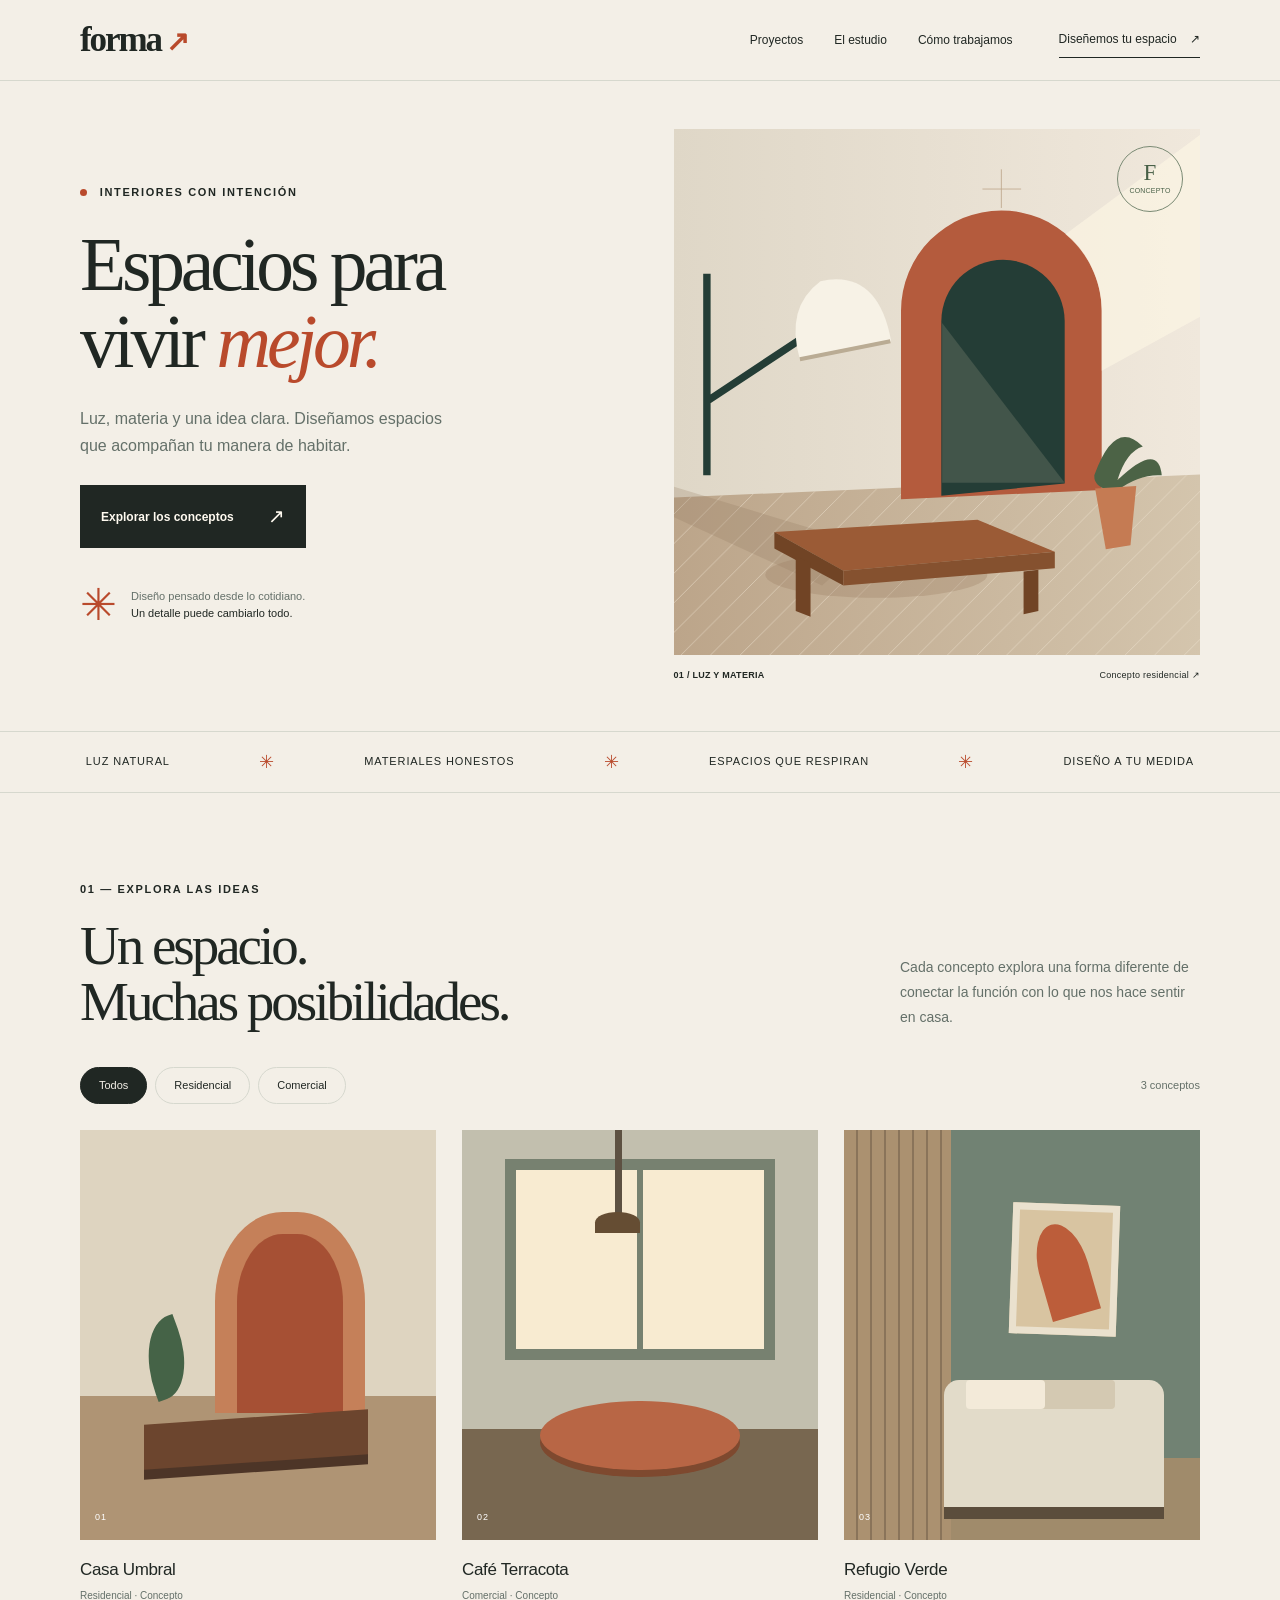
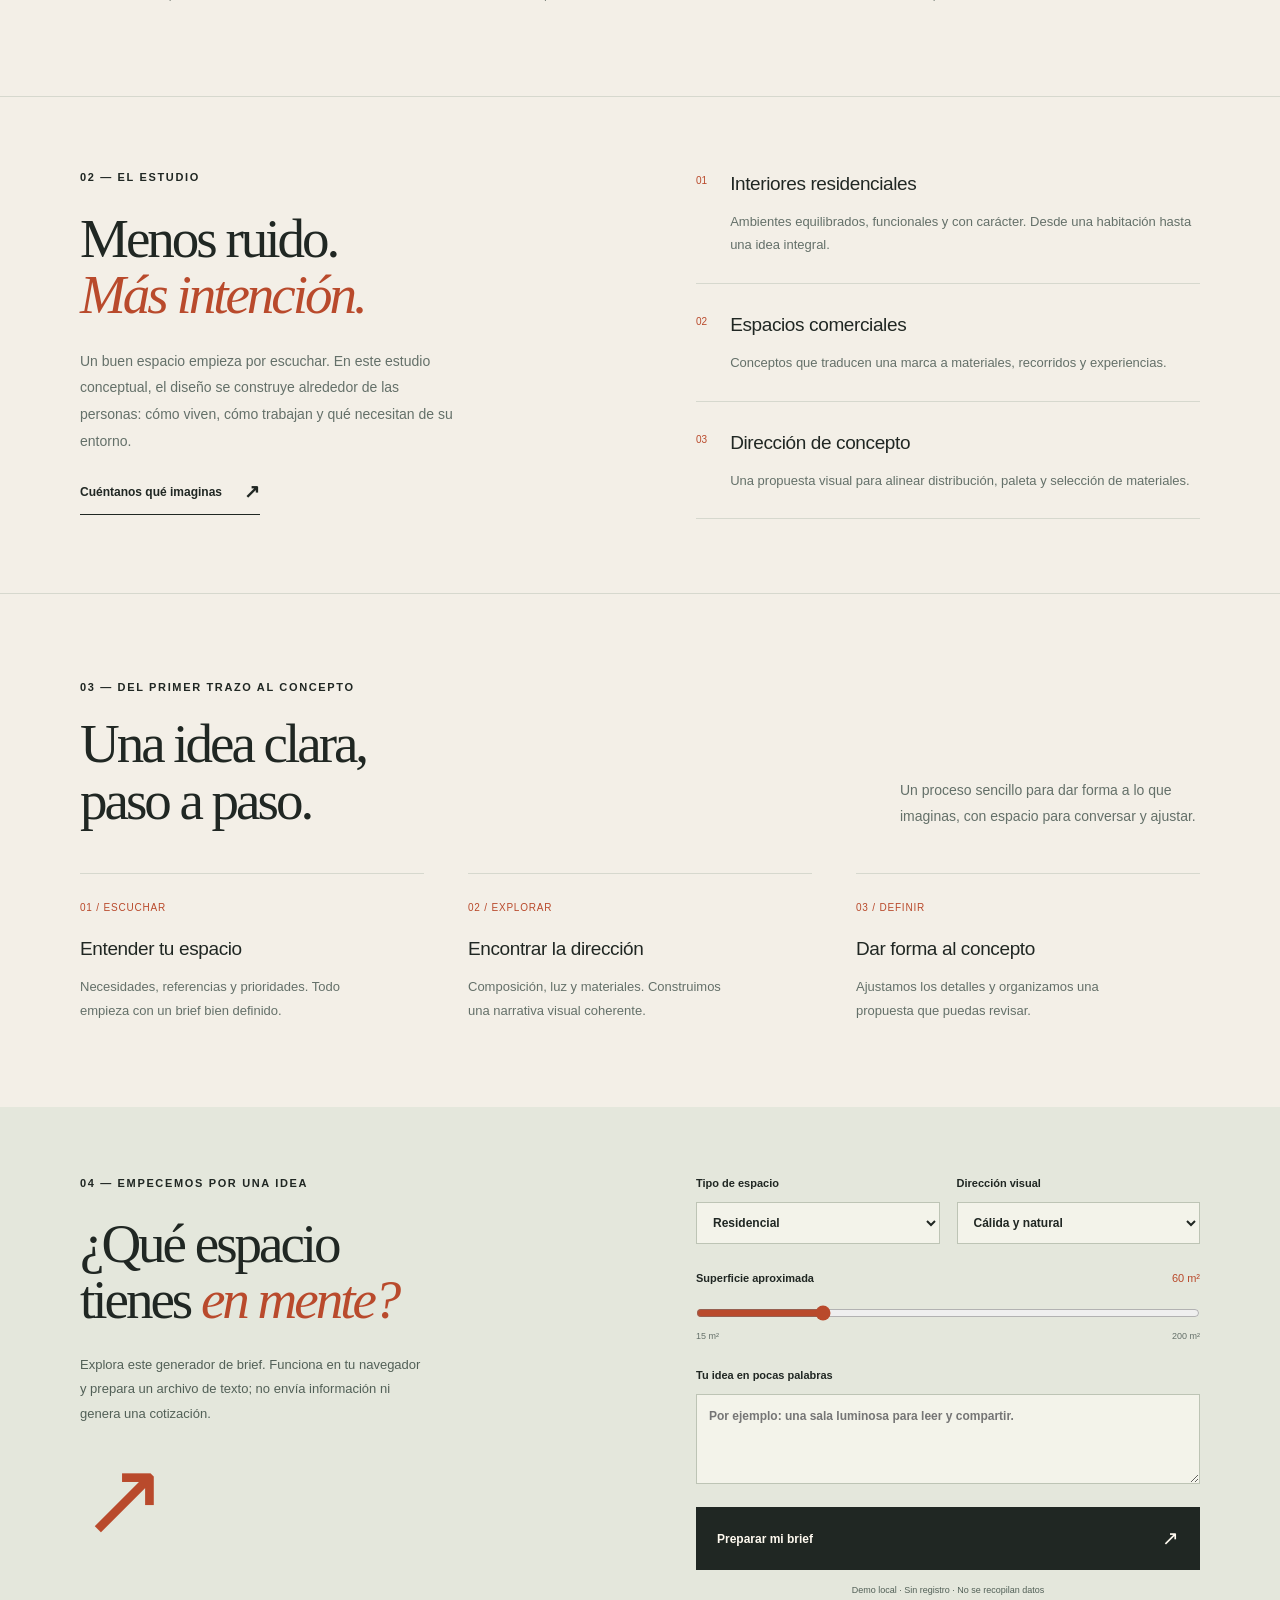
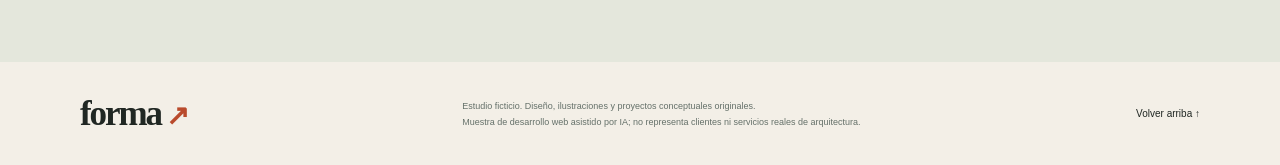
==== index.html @ 7df2a4fe "Add original AI-assisted Forma portfolio demo Publish the authorized fictional portfolio concept: re" ====
<!doctype html>
<html lang="es">
<head>
  <meta charset="utf-8">
  <meta name="viewport" content="width=device-width,initial-scale=1">
  <meta name="description" content="Forma es un estudio ficticio de interiores. Muestra original de una landing page adaptable, con filtros y generador de brief local.">
  <meta name="theme-color" content="#f3efe7">
  <title>Forma — espacios con intención · Demo conceptual</title>
  <link rel="stylesheet" href="styles.css">
  <script src="script.js" defer></script>
</head>
<body>
  <a class="skip-link" href="#main">Saltar al contenido</a>
  <header class="site-header">
    <a class="brand" href="#inicio" aria-label="Forma, inicio">forma<span>↗</span></a>
    <button class="menu-toggle" aria-expanded="false" aria-controls="navigation">Menú <span aria-hidden="true">☰</span></button>
    <nav id="navigation" aria-label="Navegación principal">
      <a href="#proyectos">Proyectos</a><a href="#estudio">El estudio</a><a href="#proceso">Cómo trabajamos</a><a class="nav-cta" href="#brief">Diseñemos tu espacio <span aria-hidden="true">↗</span></a>
    </nav>
  </header>
  <main id="main">
    <section id="inicio" class="hero section-shell">
      <div class="hero-copy">
        <p class="eyebrow"><span class="status-dot" aria-hidden="true"></span> INTERIORES CON INTENCIÓN</p>
        <h1>Espacios para<br>vivir <em>mejor.</em></h1>
        <p class="hero-intro">Luz, materia y una idea clara. Diseñamos espacios que acompañan tu manera de habitar.</p>
        <a class="button dark" href="#proyectos">Explorar los conceptos <span aria-hidden="true">↗</span></a>
        <div class="hero-note"><span aria-hidden="true">✳</span><p>Diseño pensado desde lo cotidiano.<br><strong>Un detalle puede cambiarlo todo.</strong></p></div>
      </div>
      <div class="hero-art">
        <svg viewBox="0 0 640 640" role="img" aria-labelledby="art-title art-desc">
          <title id="art-title">Una casa imaginaria, entre luz y sombra</title>
          <desc id="art-desc">Ilustración geométrica original de un interior, con un arco terracota, una lámpara y un banco de madera.</desc>
          <defs><linearGradient id="wall" x1="0" x2="1"><stop stop-color="#dfd7c7"/><stop offset="1" stop-color="#f0e8dc"/></linearGradient><linearGradient id="floor" x1="0" x2="1"><stop stop-color="#bca58a"/><stop offset="1" stop-color="#d4c5ad"/></linearGradient><pattern id="lines" width="36" height="36" patternUnits="userSpaceOnUse"><path d="M0 36 36 0" stroke="#efe5d3" stroke-width="1"/></pattern></defs>
          <rect width="640" height="640" fill="url(#wall)"/>
          <path d="M0 448 640 420v220H0Z" fill="url(#floor)"/><path d="M0 448 640 420v220H0Z" fill="url(#lines)" opacity=".6"/>
          <path d="M276 450V221a122 122 0 0 1 244 0v218Z" fill="#b45b3d"/>
          <path d="M325 446V234a75 75 0 0 1 150 0v197Z" fill="#243d36"/>
          <path d="M326 236 475 430H326Z" fill="#42554a"/>
          <path d="M476 128 640 7v221L520 294V218a122 122 0 0 0-44-90" fill="#fff8e6" opacity=".58"/>
          <path d="M0 435 235 506 180 555 0 472Z" fill="#90775e" opacity=".24"/>
          <path d="M40 176v245m0-90 145-96" stroke="#243d36" stroke-width="9" fill="none"/>
          <path d="M178 185q70-15 86 73l-111 22q-18-63 25-95" fill="#f7f2e6"/><path d="m153 280 110-22" stroke="#baac94" stroke-width="5"/>
          <ellipse cx="246" cy="542" rx="135" ry="28" fill="#977b61" opacity=".3"/>
          <path d="m122 490 247-15 94 39-257 23Z" fill="#9b5b36"/><path d="m122 490 84 47v18l-84-45Z" fill="#714425"/><path d="m206 537 257-23v20l-257 21Z" fill="#85512f"/>
          <path d="m148 519 18 8v66l-18-7Zm277 19 18-2v50l-18 4Z" fill="#714425"/>
          <path d="M511 421q25-70 59-35-20 6-31 41 50-48 54-6-27-2-55 19-28-2-27-19Z" fill="#4c6346"/>
          <path d="m512 437 50-3-7 72-30 5Z" fill="#c57b53"/>
          <path d="M398 49v47M375 73h47" stroke="#bca58a" stroke-width="1"/>
        </svg>
        <div class="art-label"><span>01 / LUZ Y MATERIA</span><span>Concepto residencial ↗</span></div>
        <span class="art-stamp" aria-hidden="true"><b>F</b><span>CONCEPTO</span></span>
      </div>
    </section>
    <div class="ticker" aria-label="Enfoque del estudio"><span>Luz natural</span><span aria-hidden="true">✳</span><span>Materiales honestos</span><span aria-hidden="true">✳</span><span>Espacios que respiran</span><span aria-hidden="true">✳</span><span>Diseño a tu medida</span></div>
    <section id="proyectos" class="section-shell work-section">
      <div class="section-heading"><div><p class="eyebrow">01 — EXPLORA LAS IDEAS</p><h2>Un espacio.<br>Muchas posibilidades.</h2></div><p>Cada concepto explora una forma diferente de conectar la función con lo que nos hace sentir en casa.</p></div>
      <div class="work-controls"><div class="filters" role="group" aria-label="Filtrar conceptos"><button class="filter active" data-filter="all" aria-pressed="true">Todos</button><button class="filter" data-filter="home" aria-pressed="false">Residencial</button><button class="filter" data-filter="business" aria-pressed="false">Comercial</button></div><p id="project-count" aria-live="polite">3 conceptos</p></div>
      <div class="project-grid">
        <article class="project-card" data-category="home"><div class="project-art room-one" role="img" aria-label="Ilustración abstracta de una sala con arco, banco y planta"><div class="arch"></div><div class="bench"></div><div class="plant"></div><span class="art-number">01</span></div><div class="project-meta"><h3>Casa Umbral</h3><span>Residencial · Concepto</span></div></article>
        <article class="project-card" data-category="business"><div class="project-art room-two" role="img" aria-label="Ilustración abstracta de una cafetería con mesa circular y ventanas"><div class="window"></div><div class="round-table"></div><div class="lamp"></div><span class="art-number">02</span></div><div class="project-meta"><h3>Café Terracota</h3><span>Comercial · Concepto</span></div></article>
        <article class="project-card" data-category="home"><div class="project-art room-three" role="img" aria-label="Ilustración abstracta de un dormitorio con tonos verdes y paneles de madera"><div class="wood-panel"></div><div class="bed"></div><div class="picture"></div><span class="art-number">03</span></div><div class="project-meta"><h3>Refugio Verde</h3><span>Residencial · Concepto</span></div></article>
      </div>
    </section>
    <section id="estudio" class="studio-section section-shell">
      <div><p class="eyebrow">02 — EL ESTUDIO</p><h2>Menos ruido.<br><em>Más intención.</em></h2><p class="studio-copy">Un buen espacio empieza por escuchar. En este estudio conceptual, el diseño se construye alrededor de las personas: cómo viven, cómo trabajan y qué necesitan de su entorno.</p><a class="text-link" href="#brief">Cuéntanos qué imaginas <span aria-hidden="true">↗</span></a></div>
      <div class="service-list"><article><span>01</span><div><h3>Interiores residenciales</h3><p>Ambientes equilibrados, funcionales y con carácter. Desde una habitación hasta una idea integral.</p></div></article><article><span>02</span><div><h3>Espacios comerciales</h3><p>Conceptos que traducen una marca a materiales, recorridos y experiencias.</p></div></article><article><span>03</span><div><h3>Dirección de concepto</h3><p>Una propuesta visual para alinear distribución, paleta y selección de materiales.</p></div></article></div>
    </section>
    <section id="proceso" class="section-shell process-section"><div class="section-heading"><div><p class="eyebrow">03 — DEL PRIMER TRAZO AL CONCEPTO</p><h2>Una idea clara,<br>paso a paso.</h2></div><p>Un proceso sencillo para dar forma a lo que imaginas, con espacio para conversar y ajustar.</p></div><ol class="process-grid"><li><span>01 / ESCUCHAR</span><h3>Entender tu espacio</h3><p>Necesidades, referencias y prioridades. Todo empieza con un brief bien definido.</p></li><li><span>02 / EXPLORAR</span><h3>Encontrar la dirección</h3><p>Composición, luz y materiales. Construimos una narrativa visual coherente.</p></li><li><span>03 / DEFINIR</span><h3>Dar forma al concepto</h3><p>Ajustamos los detalles y organizamos una propuesta que puedas revisar.</p></li></ol></section>
    <section id="brief" class="brief-section section-shell"><div class="brief-copy"><p class="eyebrow">04 — EMPECEMOS POR UNA IDEA</p><h2>¿Qué espacio<br>tienes <em>en mente?</em></h2><p>Explora este generador de brief. Funciona en tu navegador y prepara un archivo de texto; no envía información ni genera una cotización.</p><div class="brief-marker" aria-hidden="true">↗</div></div><form id="brief-form"><div class="field-row"><label>Tipo de espacio<select name="space" id="space"><option value="Residencial">Residencial</option><option value="Comercial">Comercial</option></select></label><label>Dirección visual<select name="style" id="style"><option value="Cálida y natural">Cálida y natural</option><option value="Minimalista y serena">Minimalista y serena</option><option value="Expresiva y con color">Expresiva y con color</option></select></label></div><label class="range-label" for="area">Superficie aproximada <output id="area-output" for="area">60 m²</output></label><input type="range" id="area" name="area" min="15" max="200" step="5" value="60"><div class="range-limits"><span>15 m²</span><span>200 m²</span></div><label>Tu idea en pocas palabras<textarea id="idea" name="idea" rows="3" maxlength="500" placeholder="Por ejemplo: una sala luminosa para leer y compartir." required></textarea></label><button class="button dark" type="submit">Preparar mi brief <span aria-hidden="true">↗</span></button><p class="form-note">Demo local · Sin registro · No se recopilan datos</p><div id="brief-result" class="brief-result" hidden aria-live="polite"><h3>Tu idea ya tiene un punto de partida.</h3><p id="brief-summary"></p><button type="button" id="download-brief" class="text-link">Descargar el brief (.txt) <span aria-hidden="true">↓</span></button></div></form></section>
  </main>
  <footer class="site-footer section-shell"><a class="brand" href="#inicio">forma<span>↗</span></a><p>Estudio ficticio. Diseño, ilustraciones y proyectos conceptuales originales.<br>Muestra de desarrollo web asistido por IA; no representa clientes ni servicios reales de arquitectura.</p><a href="#inicio">Volver arriba ↑</a></footer>
</body>
</html>
---- styles.css ----
:root{--paper:#f3efe7;--ink:#202723;--muted:#647069;--line:#d6d8ce;--orange:#b94a2c;--green:#243d36;--white:#fffaf0;--serif:Georgia,'Times New Roman',serif;--sans:Arial,Helvetica,sans-serif}
*{box-sizing:border-box}html{scroll-behavior:smooth;scroll-padding-top:100px}body{margin:0;background:var(--paper);color:var(--ink);font-family:var(--sans);font-size:15px;line-height:1.55}a{color:inherit;text-decoration:none}button,input,select,textarea{font:inherit}button,a,input,select,textarea{-webkit-tap-highlight-color:transparent}button{cursor:pointer}button:focus-visible,a:focus-visible,input:focus-visible,select:focus-visible,textarea:focus-visible{outline:3px solid var(--orange);outline-offset:5px}h1,h2,h3,p{margin:0}h1,h2{font-family:var(--serif);font-weight:400;letter-spacing:-.055em;line-height:1.02}h2{font-size:clamp(36px,4.3vw,60px)}em{font-weight:400;color:var(--orange)}.section-shell{padding-left:6.25%;padding-right:6.25%;max-width:1600px;margin:auto}.eyebrow{font-size:11px;font-weight:700;letter-spacing:.15em}.skip-link{position:fixed;top:8px;left:8px;transform:translateY(-200%);z-index:100;padding:12px;background:var(--white)}.skip-link:focus{transform:none}.site-header{padding:22px 6.25%;display:flex;justify-content:space-between;align-items:center;border-bottom:1px solid var(--line);background:var(--paper);position:sticky;top:0;z-index:20;gap:30px}.brand{font-family:var(--serif);font-size:35px;font-weight:700;line-height:1;letter-spacing:-.06em;white-space:nowrap}.brand span{font-family:var(--sans);color:var(--orange);font-size:28px;margin-left:5px}.site-header nav{display:flex;align-items:center;gap:31px;font-size:12px}.site-header nav a:hover,.text-link:hover{text-decoration:underline;text-underline-offset:5px}.nav-cta{margin-left:15px;border-bottom:1px solid;padding:8px 0}.nav-cta span{margin-left:10px}.menu-toggle{display:none}.hero{display:grid;grid-template-columns:1fr 1fr;gap:6%;padding-top:48px;padding-bottom:48px;align-items:center}.hero-copy{padding:8px 0}.status-dot{display:inline-block;width:7px;height:7px;background:var(--orange);border-radius:50%;margin-right:8px}.hero h1{font-size:clamp(52px,5.9vw,84px);margin:25px 0}.hero-intro{max-width:370px;font-size:16px;line-height:1.7;color:var(--muted);margin-bottom:26px}.button{display:inline-flex;align-items:center;justify-content:space-between;gap:34px;padding:16px 21px;border:0;font-weight:700;font-size:12px}.button.dark{background:var(--ink);color:var(--white)}.button.dark:hover{background:var(--green)}.button span{font-size:20px;font-weight:400}.hero-note{display:flex;align-items:center;gap:14px;margin-top:35px;font-size:11px;color:var(--muted)}.hero-note>span{font-size:44px;color:var(--orange);line-height:1}.hero-note strong{font-weight:400;color:var(--ink)}.hero-art{position:relative;min-width:0}.hero-art svg{display:block;width:100%;aspect-ratio:1/1}.art-label{display:flex;justify-content:space-between;gap:12px;padding:14px 0 0;font-size:9px;letter-spacing:.03em}.art-label>span:first-child{font-weight:700}.art-stamp{position:absolute;top:17px;right:17px;border:1px solid #7a8a74;color:#486047;border-radius:50%;width:66px;height:66px;display:flex;flex-direction:column;align-items:center;justify-content:center;font-size:7px;letter-spacing:.03em;line-height:1.7}.art-stamp:first-line{font-size:20px}.ticker{display:flex;justify-content:space-around;gap:20px;border-block:1px solid var(--line);padding:21px 4%;font-size:11px;text-transform:uppercase;letter-spacing:.08em;overflow:hidden}.ticker>span:nth-child(even){color:var(--orange);font-size:18px;line-height:1}.work-section{padding-top:88px;padding-bottom:92px}.section-heading{display:flex;justify-content:space-between;gap:50px;align-items:end;margin-bottom:37px}.section-heading .eyebrow{margin-bottom:20px}.section-heading>p{max-width:300px;color:var(--muted);font-size:14px;line-height:1.8}.work-controls{display:flex;align-items:center;justify-content:space-between;margin-bottom:26px;gap:20px}.work-controls>p{font-size:11px;color:var(--muted)}.filters{display:flex;gap:8px;flex-wrap:wrap}.filter{border:1px solid var(--line);background:transparent;border-radius:30px;padding:9px 18px;font-size:11px;color:var(--ink)}.filter.active{background:var(--ink);color:var(--paper);border-color:var(--ink)}.project-grid{display:grid;grid-template-columns:repeat(3,1fr);gap:26px;align-items:start}.project-card[hidden]{display:none}.project-art{aspect-ratio:4/4.6;position:relative;overflow:hidden;background:#ded4c0;isolation:isolate}.project-art:before{content:'';position:absolute;inset:65% 0 0;background:#af9474}.art-number{position:absolute;bottom:15px;left:15px;font-size:9px;color:#fff;letter-spacing:.1em;z-index:4}.room-one .arch{position:absolute;inset:20% 20% 31% 38%;border-radius:45% 45% 0 0;background:#a65034;border:22px solid #c58059;border-bottom:none}.room-one .bench{position:absolute;top:70%;left:18%;width:63%;height:11%;background:#6c452e;transform:skewY(-4deg);box-shadow:0 10px 0 #4d3527}.room-one .plant{position:absolute;top:46%;left:18%;width:12%;height:19%;border-radius:90% 0 80% 0;background:#456347;transform:rotate(-20deg)}.room-two{background:#c2bfae}.room-two:before{background:#786750;inset:73% 0 0}.room-two .window{position:absolute;inset:7% 12% 44%;background:#f8ebd1;box-shadow:inset 0 0 0 11px #778170}.room-two .window:before{content:'';position:absolute;inset:0 49%;background:#778170}.room-two .round-table{position:absolute;inset:66% 22% 17%;border-radius:50%;background:#b86645;box-shadow:0 7px 0 #7e492f}.room-two .round-table:after{content:'';position:absolute;top:75%;left:43%;width:14%;height:70%;background:#7e492f;z-index:-1}.room-two .lamp{position:absolute;left:43%;top:0;width:2%;height:25%;background:#5d5142}.room-two .lamp:after{content:'';position:absolute;bottom:0;left:-20px;width:45px;height:21px;background:#654d33;border-radius:50% 50% 0 0}.room-three{background:#718273}.room-three:before{background:#a08b6b;inset:80% 0 0}.room-three .wood-panel{position:absolute;inset:0 70% 0 0;background:repeating-linear-gradient(90deg,#ab9170 0 12px,#8a745a 12px 14px)}.room-three .bed{position:absolute;inset:61% 10% 8% 28%;background:#e2dbc9;border-radius:15px 15px 0 0;box-shadow:0 12px 0 #5b4d3c}.room-three .bed:before{content:'';position:absolute;left:10%;top:0;width:36%;height:23%;background:#f3ead9;border-radius:4px;box-shadow:70px 0 0 #d4c9b2}.room-three .picture{position:absolute;inset:18% 23% 50% 47%;background:#d8c4a1;border:7px solid #eae1ce;transform:rotate(2deg)}.room-three .picture:after{content:'';position:absolute;inset:10% 23%;border-radius:50% 50% 0 0;background:#bc5d3a;transform:rotate(-18deg)}.project-meta{padding-top:17px}.project-meta h3{font-size:17px;letter-spacing:-.02em;font-weight:400}.project-meta span{font-size:10px;color:var(--muted);display:block;margin-top:5px}.studio-section{padding-top:72px;padding-bottom:74px;border-block:1px solid var(--line);display:grid;grid-template-columns:1fr 1fr;gap:10%}.studio-section h2{margin:25px 0}.studio-copy{max-width:380px;font-size:14px;line-height:1.9;color:var(--muted);margin-bottom:23px}.text-link{display:inline-flex;gap:22px;align-items:center;background:transparent;border:0;border-bottom:1px solid;padding:0 0 7px;font-size:12px;font-weight:700}.text-link span{font-size:19px}.service-list article{display:flex;gap:23px;padding:26px 0;border-bottom:1px solid var(--line)}.service-list article:first-child{padding-top:0}.service-list article>span{font-size:10px;color:var(--orange);padding-top:4px}.service-list h3{font-size:19px;font-weight:400;letter-spacing:-.02em;margin-bottom:12px}.service-list p{font-size:13px;line-height:1.8;color:var(--muted)}.process-section{padding-top:85px;padding-bottom:85px}.process-grid{list-style:none;padding:0;display:grid;grid-template-columns:repeat(3,1fr);gap:44px;margin:44px 0 0}.process-grid li{border-top:1px solid var(--line);padding-top:20px}.process-grid span{font-size:10px;letter-spacing:.08em;color:var(--orange)}.process-grid h3{font-size:19px;font-weight:400;letter-spacing:-.02em;margin:17px 0 12px}.process-grid p{font-size:13px;color:var(--muted);line-height:1.8;max-width:270px}.brief-section{background:#e4e7dc;display:grid;grid-template-columns:1fr 1fr;gap:10%;padding-top:68px;padding-bottom:64px}.brief-copy h2{margin:24px 0}.brief-copy>p:not(.eyebrow){font-size:13px;line-height:1.9;max-width:350px;color:#526057}.brief-marker{font-size:105px;font-family:var(--serif);color:var(--orange);line-height:1;margin-top:20px}.field-row{display:grid;grid-template-columns:1fr 1fr;gap:17px}form label{font-size:11px;display:block;font-weight:700}select,textarea{display:block;margin-top:10px;width:100%;border:1px solid #bdc4b5;background:#f3f3ea;padding:12px;color:var(--ink);font-size:12px;border-radius:0}textarea{resize:vertical;min-height:90px}.range-label{display:flex;justify-content:space-between;gap:20px;margin-top:26px}.range-label output{font-weight:400;color:var(--orange)}input[type=range]{width:100%;margin:18px 0 9px;accent-color:var(--orange)}.range-limits{display:flex;justify-content:space-between;font-size:9px;color:#647069;margin-bottom:23px}form>.button{width:100%;margin-top:23px}.form-note{font-size:9px;text-align:center;color:#526057;margin-top:14px}.brief-result{margin-top:24px;border:1px solid #bbc8b2;padding:22px;background:#f5f3e7}.brief-result h3{font-family:var(--serif);font-size:22px;font-weight:400;line-height:1.3}.brief-result>p{font-size:12px;line-height:1.8;margin:13px 0 18px}.site-footer{padding-top:34px;padding-bottom:34px;display:flex;align-items:center;justify-content:space-between;gap:25px}.site-footer p{max-width:600px;font-size:9px;line-height:1.8;color:var(--muted)}.site-footer>a:last-child{font-size:10px;white-space:nowrap}
.art-stamp b{font:23px var(--serif);line-height:1.1}.art-stamp>span{font-size:7px}
@media(min-width:1601px){.site-header{padding-inline:max(6.25%,calc((100vw - 1400px)/2))}}
@media(max-width:900px){.site-header nav{gap:18px}.nav-cta{margin-left:0}.hero{gap:5%}.hero h1{font-size:58px}.hero-intro{font-size:14px}.hero-note{margin-top:24px}.ticker{font-size:9px;gap:15px}.section-heading{gap:35px}.project-grid{gap:17px}.studio-section,.brief-section{gap:7%}.room-one .arch{border-width:16px}.room-three .bed:before{box-shadow:45px 0 0 #d4c9b2}.site-footer{align-items:flex-start}}
@media(max-width:640px){html{scroll-padding-top:80px}.section-shell{padding-inline:6%}.site-header{padding:19px 6%;gap:15px}.brand{font-size:30px}.brand span{font-size:23px}.menu-toggle{display:flex;align-items:center;gap:15px;background:transparent;border:0;padding:6px 0;font-size:12px;color:var(--ink)}.menu-toggle span{font-size:17px}.site-header nav{display:none;position:absolute;top:100%;left:0;right:0;padding:20px 6% 25px;background:var(--paper);border-bottom:1px solid var(--line);align-items:stretch;gap:0}.site-header nav.open{display:flex;flex-direction:column}.site-header nav a{padding:13px 0}.nav-cta{align-self:start}.hero{display:flex;flex-direction:column;align-items:stretch;padding-top:32px;padding-bottom:28px;gap:30px}.hero h1{font-size:60px;margin:22px 0}.hero-intro{max-width:325px;font-size:14px}.hero-note{margin-top:25px}.hero-art{max-width:460px}.art-label{font-size:8px}.ticker{padding:16px 6%;justify-content:start;gap:22px;white-space:nowrap}.ticker>span:nth-child(n+6){display:none}.work-section{padding-top:52px;padding-bottom:50px}.section-heading{display:block;margin-bottom:27px}.section-heading h2{font-size:42px}.section-heading>p{margin-top:23px;max-width:340px;font-size:13px;line-height:1.8}.section-heading .eyebrow{font-size:9px;margin-bottom:16px}.work-controls{gap:12px}.filters{gap:5px}.filter{padding:8px 12px;font-size:10px}.work-controls>p{font-size:9px;white-space:nowrap}.project-grid{grid-template-columns:1fr;gap:30px}.project-art{aspect-ratio:4/3.8}.room-one .arch{border-width:23px}.room-three .bed:before{box-shadow:95px 0 0 #d4c9b2}.project-meta h3{font-size:19px}.studio-section{display:block;padding-top:49px;padding-bottom:47px}.studio-section h2{font-size:44px}.studio-copy{font-size:13px}.service-list{margin-top:36px}.service-list article:first-child{padding-top:25px;border-top:1px solid var(--line)}.service-list h3{font-size:18px}.process-section{padding-top:50px;padding-bottom:47px}.process-grid{grid-template-columns:1fr;gap:24px;margin-top:28px}.process-grid p{max-width:100%}.brief-section{display:block;padding-top:47px;padding-bottom:43px}.brief-copy h2{font-size:44px}.brief-copy>p:not(.eyebrow){max-width:100%}.brief-marker{display:none}form{margin-top:29px}.field-row{gap:12px}select{padding:11px 7px;font-size:11px}.site-footer{flex-wrap:wrap;padding-top:28px;padding-bottom:25px;gap:18px}.site-footer p{order:3;width:100%;max-width:none}.site-footer>a:last-child{margin-left:auto}.eyebrow{font-size:9px}}
@media(prefers-reduced-motion:reduce){html{scroll-behavior:auto}}
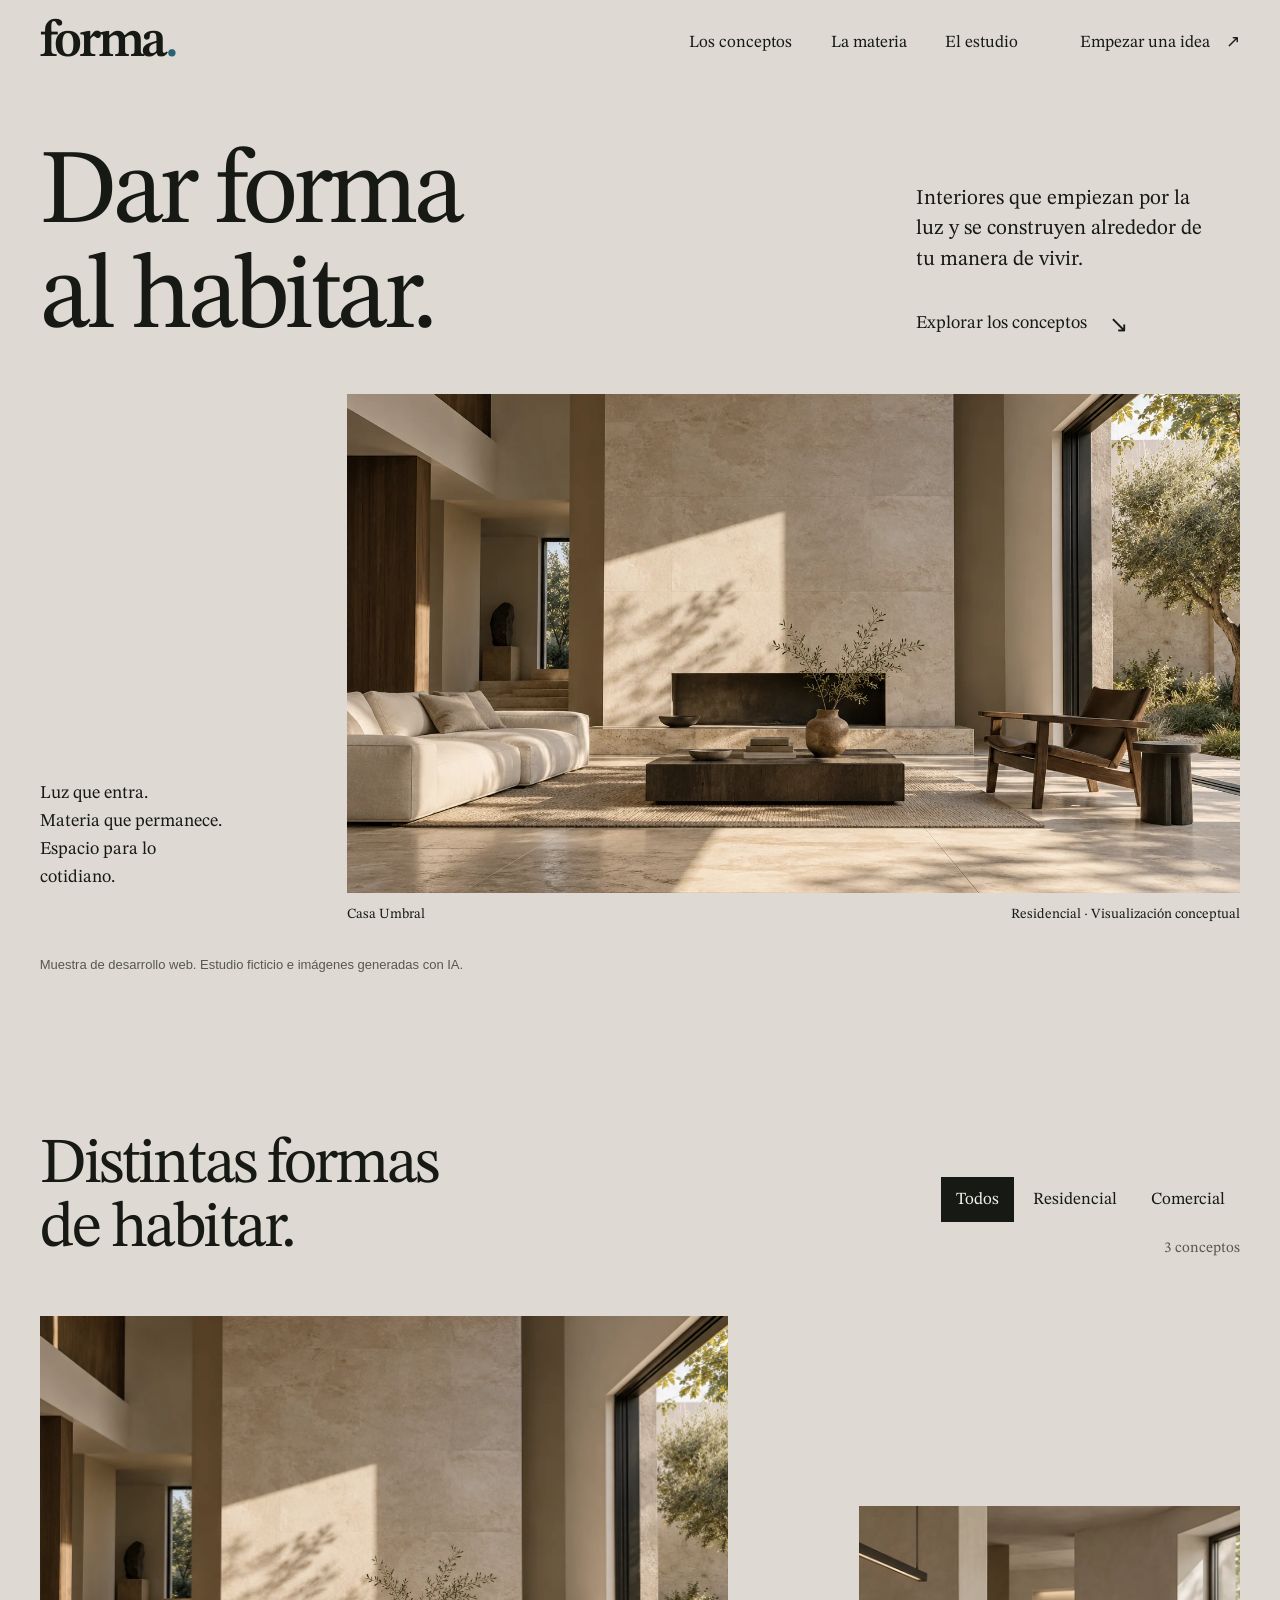
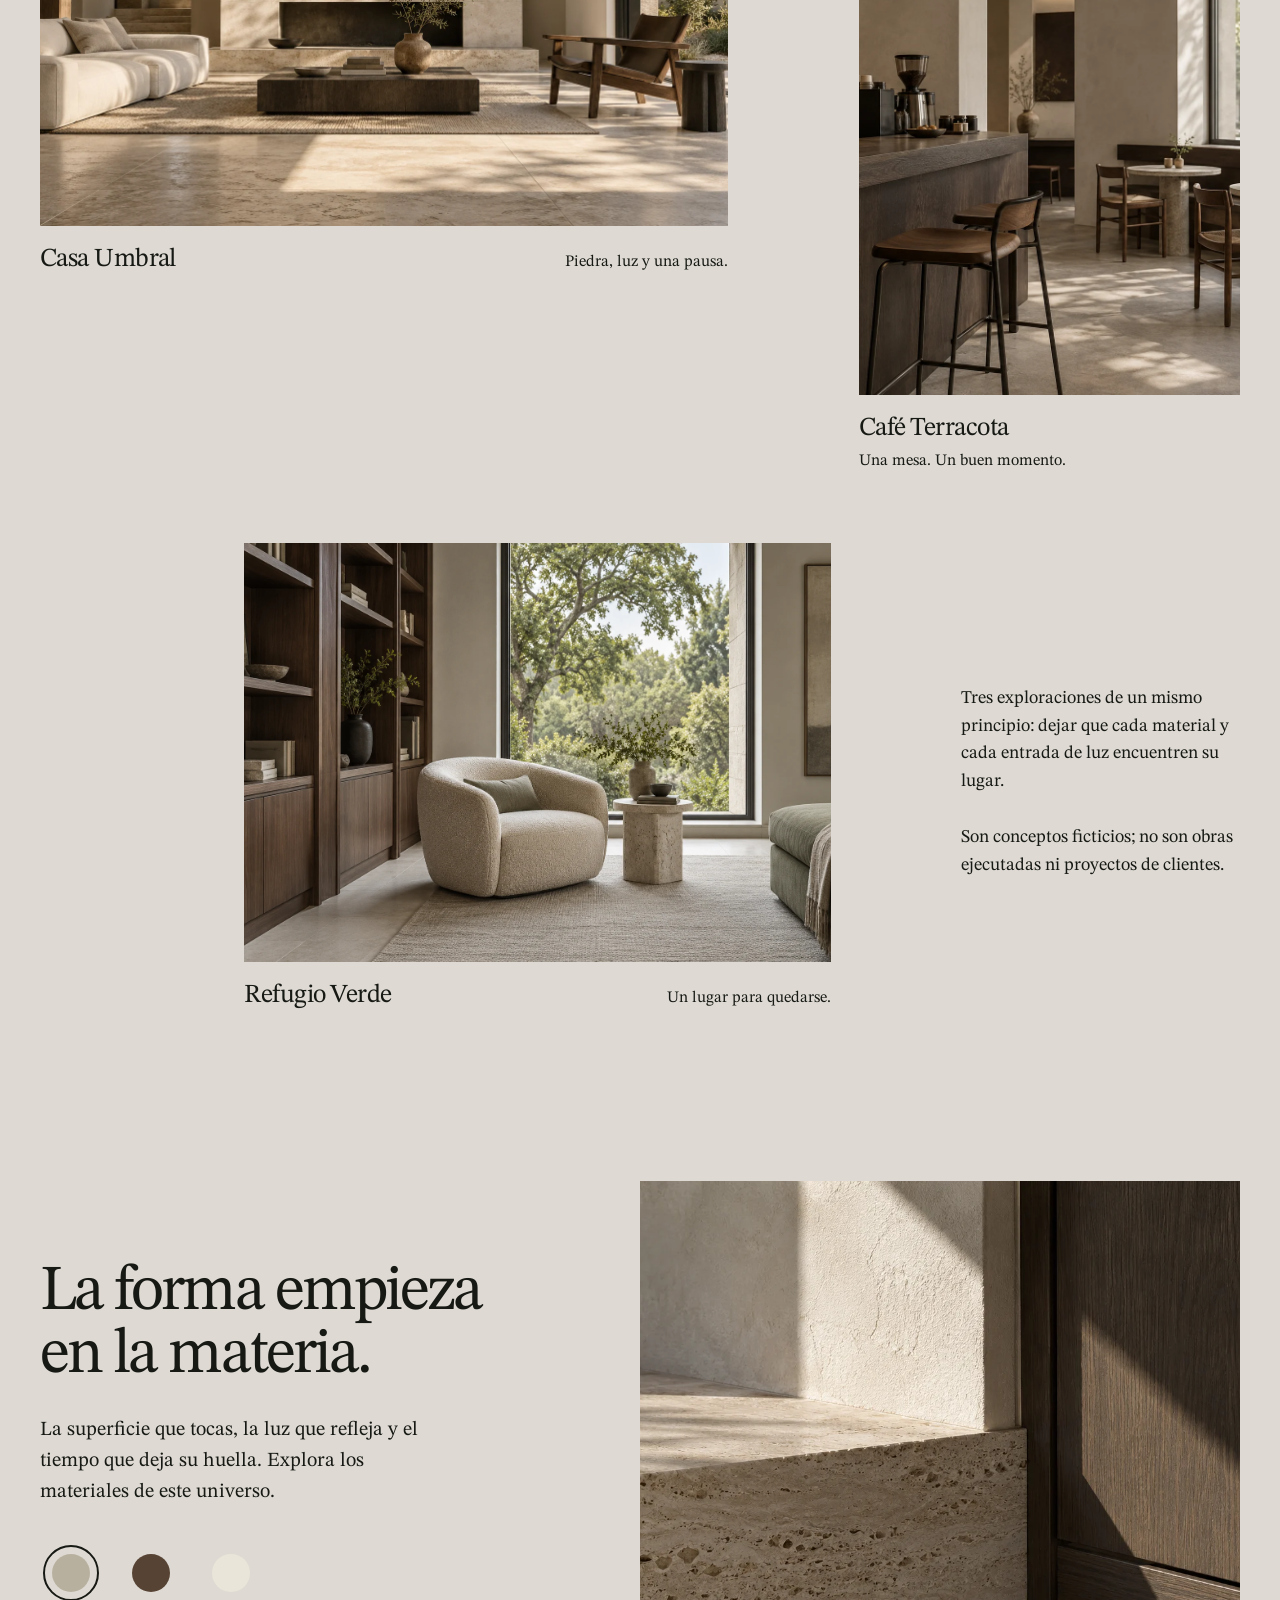
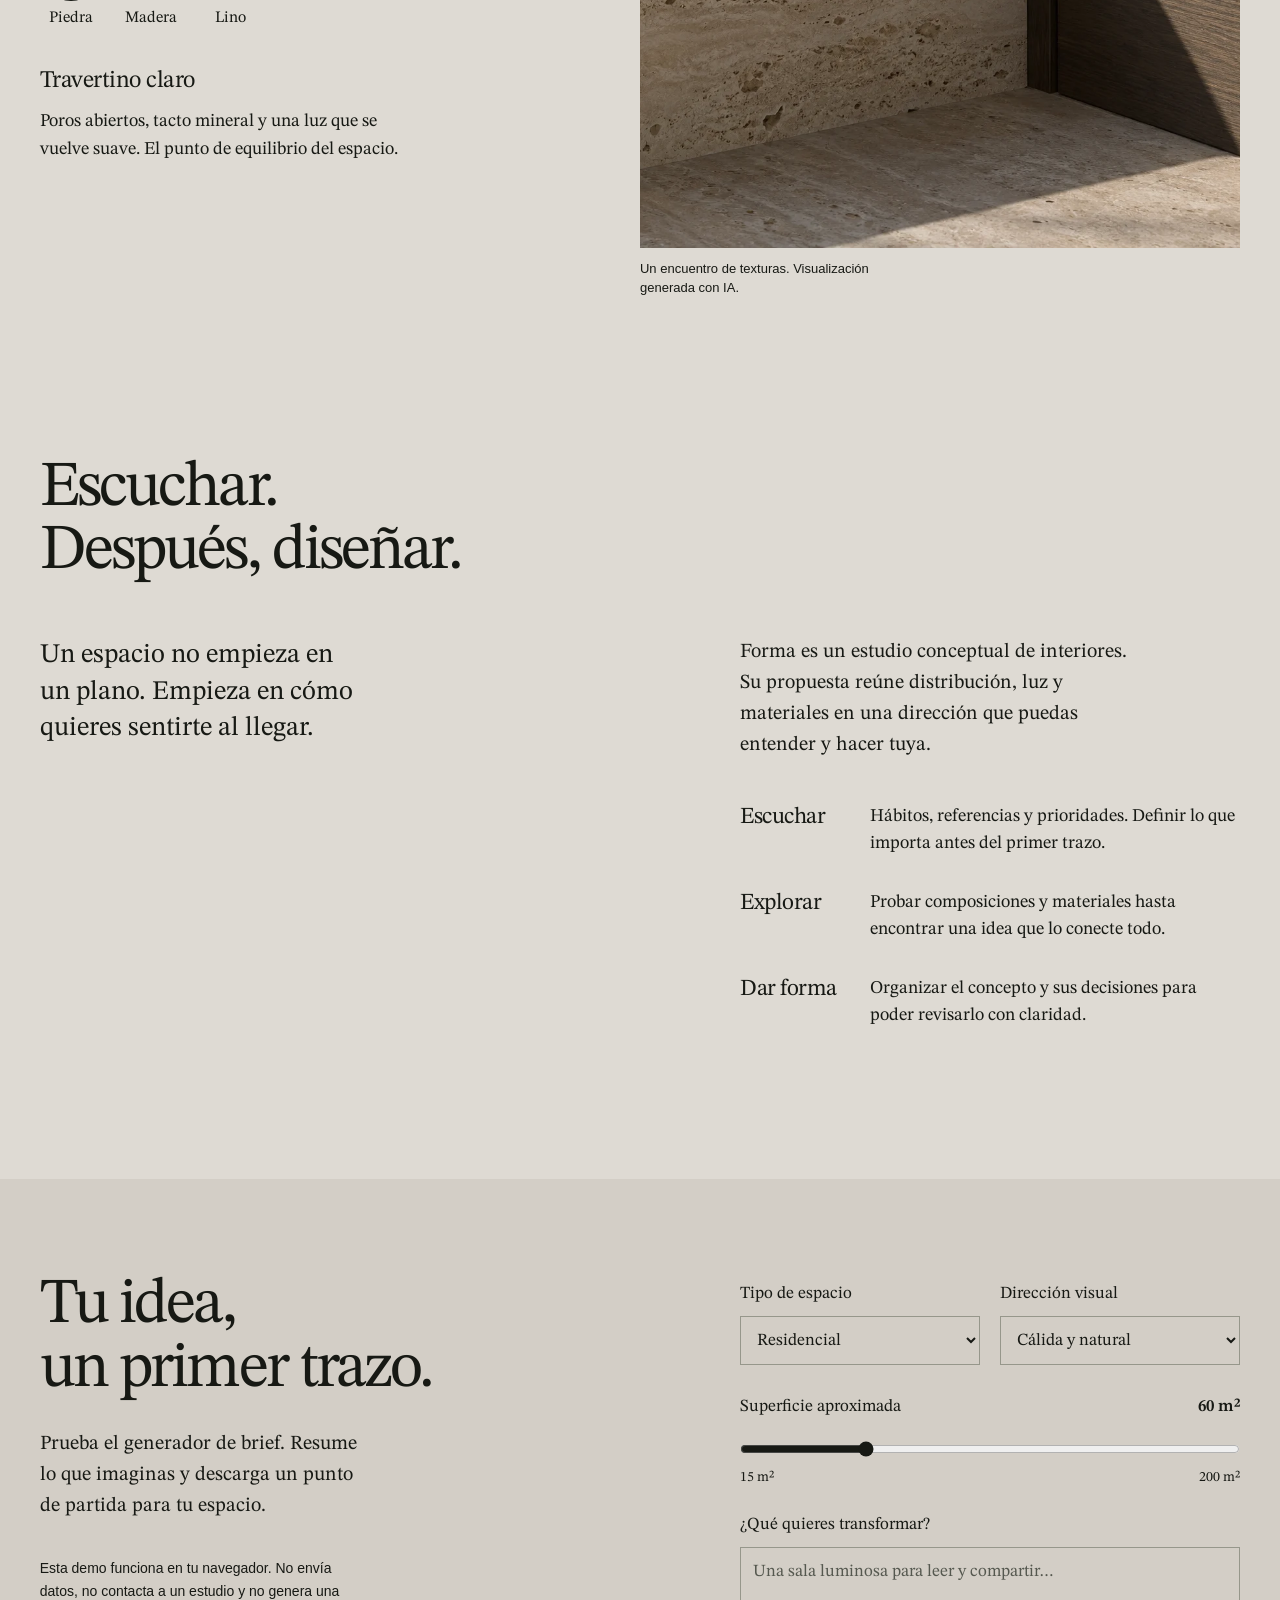
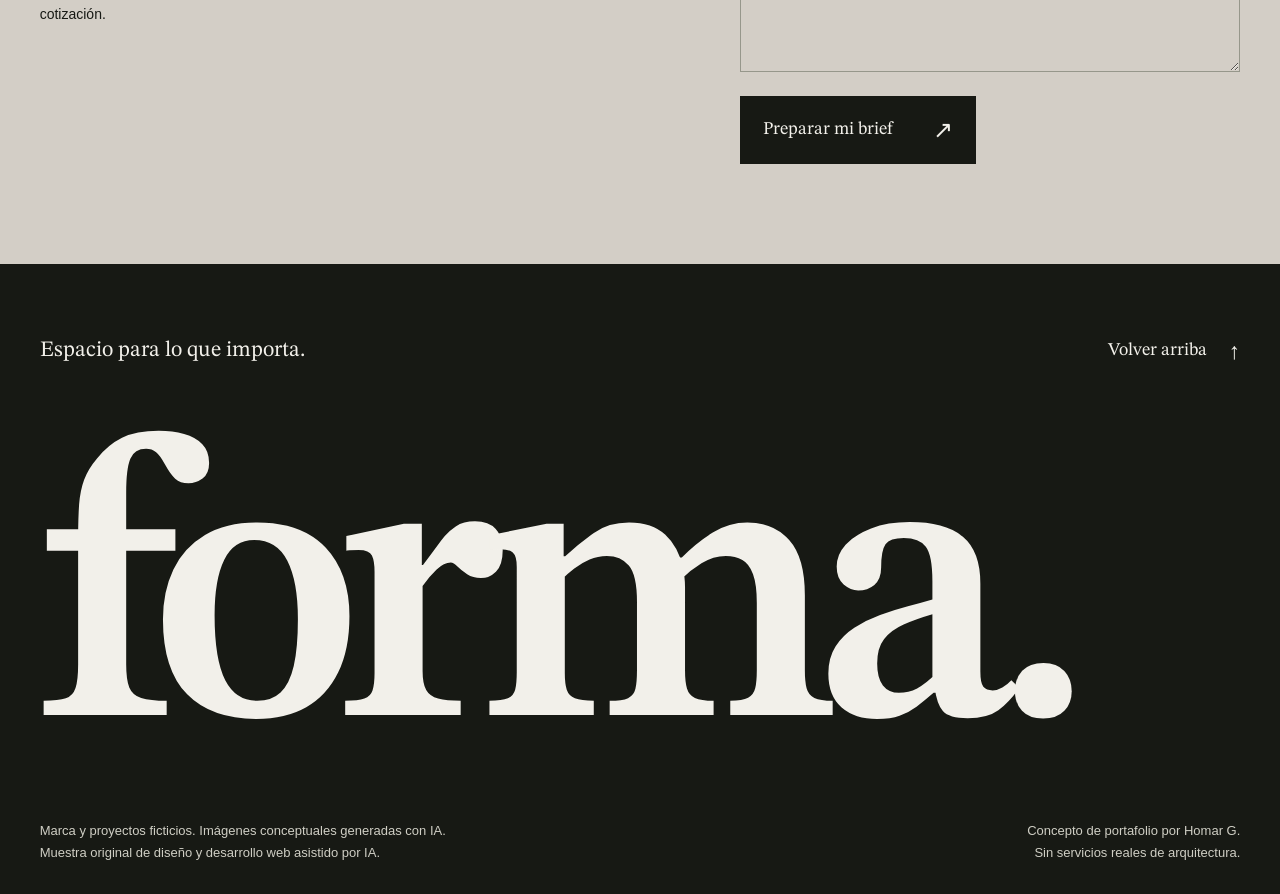
==== commit 6f2c41ff: "Refresh Forma with an editorial interior design portfolio Publish the approved responsive redesign, " ====
--- a/index.html
+++ b/index.html
@@ -2,73 +2,137 @@
 <html lang="es">
 <head>
   <meta charset="utf-8">
-  <meta name="viewport" content="width=device-width,initial-scale=1">
-  <meta name="description" content="Forma es un estudio ficticio de interiores. Muestra original de una landing page adaptable, con filtros y generador de brief local.">
-  <meta name="theme-color" content="#f3efe7">
-  <title>Forma — espacios con intención · Demo conceptual</title>
+  <meta name="viewport" content="width=device-width, initial-scale=1">
+  <meta name="description" content="Forma: estudio ficticio de interiores. Una muestra de diseño y desarrollo web con imágenes conceptuales generadas con IA e interacciones locales.">
+  <meta name="theme-color" content="#dedad3">
+  <title>Forma — dar forma al habitar · Demo conceptual</title>
+  <link rel="icon" href="assets/favicon.svg" type="image/svg+xml">
+  <link rel="stylesheet" href="assets/fonts.css">
   <link rel="stylesheet" href="styles.css">
   <script src="script.js" defer></script>
 </head>
 <body>
-  <a class="skip-link" href="#main">Saltar al contenido</a>
+  <a class="skip-link" href="#contenido">Saltar al contenido</a>
   <header class="site-header">
-    <a class="brand" href="#inicio" aria-label="Forma, inicio">forma<span>↗</span></a>
-    <button class="menu-toggle" aria-expanded="false" aria-controls="navigation">Menú <span aria-hidden="true">☰</span></button>
+    <a class="wordmark" href="#inicio" aria-label="Forma, inicio">forma<span aria-hidden="true">.</span></a>
+    <button class="menu-toggle" aria-expanded="false" aria-controls="navigation">Menú <svg viewBox="0 0 24 24" aria-hidden="true"><path d="M3 8h18M3 16h18"/></svg></button>
     <nav id="navigation" aria-label="Navegación principal">
-      <a href="#proyectos">Proyectos</a><a href="#estudio">El estudio</a><a href="#proceso">Cómo trabajamos</a><a class="nav-cta" href="#brief">Diseñemos tu espacio <span aria-hidden="true">↗</span></a>
+      <a href="#proyectos">Los conceptos</a>
+      <a href="#materia">La materia</a>
+      <a href="#estudio">El estudio</a>
+      <a class="nav-action" href="#brief">Empezar una idea <span aria-hidden="true">↗</span></a>
     </nav>
   </header>
-  <main id="main">
-    <section id="inicio" class="hero section-shell">
-      <div class="hero-copy">
-        <p class="eyebrow"><span class="status-dot" aria-hidden="true"></span> INTERIORES CON INTENCIÓN</p>
-        <h1>Espacios para<br>vivir <em>mejor.</em></h1>
-        <p class="hero-intro">Luz, materia y una idea clara. Diseñamos espacios que acompañan tu manera de habitar.</p>
-        <a class="button dark" href="#proyectos">Explorar los conceptos <span aria-hidden="true">↗</span></a>
-        <div class="hero-note"><span aria-hidden="true">✳</span><p>Diseño pensado desde lo cotidiano.<br><strong>Un detalle puede cambiarlo todo.</strong></p></div>
+  <main id="contenido">
+    <section class="hero page-gutter" id="inicio" aria-labelledby="hero-title">
+      <div class="hero-top">
+        <h1 id="hero-title" class="reveal">Dar forma<br>al habitar.</h1>
+        <div class="hero-intro reveal">
+          <p>Interiores que empiezan por la luz y se construyen alrededor de tu manera de vivir.</p>
+          <a class="text-action" href="#proyectos">Explorar los conceptos <span aria-hidden="true">↘</span></a>
+        </div>
       </div>
-      <div class="hero-art">
-        <svg viewBox="0 0 640 640" role="img" aria-labelledby="art-title art-desc">
-          <title id="art-title">Una casa imaginaria, entre luz y sombra</title>
-          <desc id="art-desc">Ilustración geométrica original de un interior, con un arco terracota, una lámpara y un banco de madera.</desc>
-          <defs><linearGradient id="wall" x1="0" x2="1"><stop stop-color="#dfd7c7"/><stop offset="1" stop-color="#f0e8dc"/></linearGradient><linearGradient id="floor" x1="0" x2="1"><stop stop-color="#bca58a"/><stop offset="1" stop-color="#d4c5ad"/></linearGradient><pattern id="lines" width="36" height="36" patternUnits="userSpaceOnUse"><path d="M0 36 36 0" stroke="#efe5d3" stroke-width="1"/></pattern></defs>
-          <rect width="640" height="640" fill="url(#wall)"/>
-          <path d="M0 448 640 420v220H0Z" fill="url(#floor)"/><path d="M0 448 640 420v220H0Z" fill="url(#lines)" opacity=".6"/>
-          <path d="M276 450V221a122 122 0 0 1 244 0v218Z" fill="#b45b3d"/>
-          <path d="M325 446V234a75 75 0 0 1 150 0v197Z" fill="#243d36"/>
-          <path d="M326 236 475 430H326Z" fill="#42554a"/>
-          <path d="M476 128 640 7v221L520 294V218a122 122 0 0 0-44-90" fill="#fff8e6" opacity=".58"/>
-          <path d="M0 435 235 506 180 555 0 472Z" fill="#90775e" opacity=".24"/>
-          <path d="M40 176v245m0-90 145-96" stroke="#243d36" stroke-width="9" fill="none"/>
-          <path d="M178 185q70-15 86 73l-111 22q-18-63 25-95" fill="#f7f2e6"/><path d="m153 280 110-22" stroke="#baac94" stroke-width="5"/>
-          <ellipse cx="246" cy="542" rx="135" ry="28" fill="#977b61" opacity=".3"/>
-          <path d="m122 490 247-15 94 39-257 23Z" fill="#9b5b36"/><path d="m122 490 84 47v18l-84-45Z" fill="#714425"/><path d="m206 537 257-23v20l-257 21Z" fill="#85512f"/>
-          <path d="m148 519 18 8v66l-18-7Zm277 19 18-2v50l-18 4Z" fill="#714425"/>
-          <path d="M511 421q25-70 59-35-20 6-31 41 50-48 54-6-27-2-55 19-28-2-27-19Z" fill="#4c6346"/>
-          <path d="m512 437 50-3-7 72-30 5Z" fill="#c57b53"/>
-          <path d="M398 49v47M375 73h47" stroke="#bca58a" stroke-width="1"/>
-        </svg>
-        <div class="art-label"><span>01 / LUZ Y MATERIA</span><span>Concepto residencial ↗</span></div>
-        <span class="art-stamp" aria-hidden="true"><b>F</b><span>CONCEPTO</span></span>
+      <div class="hero-composition">
+        <p class="hero-side">Luz que entra.<br>Materia que permanece.<br>Espacio para lo cotidiano.</p>
+        <figure class="hero-image reveal">
+          <img src="assets/umbral.webp" width="1536" height="1024" alt="Visualización conceptual de una sala de piedra clara, sofá de lino y un gran ventanal hacia un patio verde." fetchpriority="high">
+          <figcaption><span>Casa Umbral</span><span>Residencial · Visualización conceptual</span></figcaption>
+        </figure>
+      </div>
+      <p class="demo-caption">Muestra de desarrollo web. Estudio ficticio e imágenes generadas con IA.</p>
+    </section>
+
+    <section class="work page-gutter" id="proyectos" aria-labelledby="work-title">
+      <div class="section-top">
+        <h2 id="work-title" class="reveal">Distintas formas<br>de habitar.</h2>
+        <div class="work-tools reveal">
+          <div class="filters" role="group" aria-label="Filtrar conceptos">
+            <button class="filter is-active" data-filter="all" aria-pressed="true">Todos</button>
+            <button class="filter" data-filter="home" aria-pressed="false">Residencial</button>
+            <button class="filter" data-filter="business" aria-pressed="false">Comercial</button>
+          </div>
+          <p id="project-count" aria-live="polite">3 conceptos</p>
+        </div>
+      </div>
+      <div class="project-grid">
+        <article class="project-card project-home reveal" data-category="home">
+          <a href="#brief" aria-label="Preparar una idea inspirada en Casa Umbral">
+            <div class="project-image"><img src="assets/umbral.webp" width="1536" height="1024" loading="lazy" alt="Casa Umbral: luz de tarde, piedra y madera en un salón conceptual."><span class="image-action" aria-hidden="true">↗</span></div>
+            <div class="project-meta"><h3>Casa Umbral</h3><p>Piedra, luz y una pausa.</p></div>
+          </a>
+        </article>
+        <article class="project-card project-cafe reveal" data-category="business">
+          <a href="#brief" aria-label="Preparar una idea inspirada en Café Terracota">
+            <div class="project-image"><img src="assets/cafe.webp" width="1536" height="1024" loading="lazy" alt="Café Terracota: barra de madera oscura y mesas de piedra junto a un ventanal."><span class="image-action" aria-hidden="true">↗</span></div>
+            <div class="project-meta"><h3>Café Terracota</h3><p>Una mesa. Un buen momento.</p></div>
+          </a>
+        </article>
+        <article class="project-card project-study reveal" data-category="home">
+          <a href="#brief" aria-label="Preparar una idea inspirada en Refugio Verde">
+            <div class="project-image"><img src="assets/refugio.webp" width="1536" height="1024" loading="lazy" alt="Refugio Verde: rincón de lectura con estantería de nogal y un sillón junto al jardín."><span class="image-action" aria-hidden="true">↗</span></div>
+            <div class="project-meta"><h3>Refugio Verde</h3><p>Un lugar para quedarse.</p></div>
+          </a>
+        </article>
+        <p class="work-note">Tres exploraciones de un mismo principio: dejar que cada material y cada entrada de luz encuentren su lugar.<br><br>Son conceptos ficticios; no son obras ejecutadas ni proyectos de clientes.</p>
       </div>
     </section>
-    <div class="ticker" aria-label="Enfoque del estudio"><span>Luz natural</span><span aria-hidden="true">✳</span><span>Materiales honestos</span><span aria-hidden="true">✳</span><span>Espacios que respiran</span><span aria-hidden="true">✳</span><span>Diseño a tu medida</span></div>
-    <section id="proyectos" class="section-shell work-section">
-      <div class="section-heading"><div><p class="eyebrow">01 — EXPLORA LAS IDEAS</p><h2>Un espacio.<br>Muchas posibilidades.</h2></div><p>Cada concepto explora una forma diferente de conectar la función con lo que nos hace sentir en casa.</p></div>
-      <div class="work-controls"><div class="filters" role="group" aria-label="Filtrar conceptos"><button class="filter active" data-filter="all" aria-pressed="true">Todos</button><button class="filter" data-filter="home" aria-pressed="false">Residencial</button><button class="filter" data-filter="business" aria-pressed="false">Comercial</button></div><p id="project-count" aria-live="polite">3 conceptos</p></div>
-      <div class="project-grid">
-        <article class="project-card" data-category="home"><div class="project-art room-one" role="img" aria-label="Ilustración abstracta de una sala con arco, banco y planta"><div class="arch"></div><div class="bench"></div><div class="plant"></div><span class="art-number">01</span></div><div class="project-meta"><h3>Casa Umbral</h3><span>Residencial · Concepto</span></div></article>
-        <article class="project-card" data-category="business"><div class="project-art room-two" role="img" aria-label="Ilustración abstracta de una cafetería con mesa circular y ventanas"><div class="window"></div><div class="round-table"></div><div class="lamp"></div><span class="art-number">02</span></div><div class="project-meta"><h3>Café Terracota</h3><span>Comercial · Concepto</span></div></article>
-        <article class="project-card" data-category="home"><div class="project-art room-three" role="img" aria-label="Ilustración abstracta de un dormitorio con tonos verdes y paneles de madera"><div class="wood-panel"></div><div class="bed"></div><div class="picture"></div><span class="art-number">03</span></div><div class="project-meta"><h3>Refugio Verde</h3><span>Residencial · Concepto</span></div></article>
+
+    <section class="material-section page-gutter" id="materia" aria-labelledby="material-title">
+      <div class="material-copy">
+        <h2 id="material-title" class="reveal">La forma empieza<br>en la materia.</h2>
+        <p class="reveal">La superficie que tocas, la luz que refleja y el tiempo que deja su huella. Explora los materiales de este universo.</p>
+        <div class="material-picker reveal" role="group" aria-label="Explorar materiales">
+          <button class="material-choice is-active" data-material="piedra" aria-pressed="true"><span class="swatch stone" aria-hidden="true"></span>Piedra</button>
+          <button class="material-choice" data-material="madera" aria-pressed="false"><span class="swatch wood" aria-hidden="true"></span>Madera</button>
+          <button class="material-choice" data-material="lino" aria-pressed="false"><span class="swatch linen" aria-hidden="true"></span>Lino</button>
+        </div>
+        <div class="material-description" aria-live="polite">
+          <h3 id="material-name">Travertino claro</h3>
+          <p id="material-description">Poros abiertos, tacto mineral y una luz que se vuelve suave. El punto de equilibrio del espacio.</p>
+        </div>
+      </div>
+      <figure class="material-image reveal"><img src="assets/materia.webp" width="1536" height="1024" loading="lazy" alt="Detalle conceptual de la unión entre piedra travertino, madera oscura y un muro de cal."><figcaption>Un encuentro de texturas. Visualización generada con IA.</figcaption></figure>
+    </section>
+
+    <section class="studio-section page-gutter" id="estudio" aria-labelledby="studio-title">
+      <h2 id="studio-title" class="reveal">Escuchar.<br>Después, diseñar.</h2>
+      <div class="studio-body">
+        <p class="studio-statement reveal">Un espacio no empieza en un plano. Empieza en cómo quieres sentirte al llegar.</p>
+        <div class="studio-details">
+          <p class="reveal">Forma es un estudio conceptual de interiores. Su propuesta reúne distribución, luz y materiales en una dirección que puedas entender y hacer tuya.</p>
+          <div class="process-list">
+            <div class="reveal"><h3>Escuchar</h3><p>Hábitos, referencias y prioridades. Definir lo que importa antes del primer trazo.</p></div>
+            <div class="reveal"><h3>Explorar</h3><p>Probar composiciones y materiales hasta encontrar una idea que lo conecte todo.</p></div>
+            <div class="reveal"><h3>Dar forma</h3><p>Organizar el concepto y sus decisiones para poder revisarlo con claridad.</p></div>
+          </div>
+        </div>
       </div>
     </section>
-    <section id="estudio" class="studio-section section-shell">
-      <div><p class="eyebrow">02 — EL ESTUDIO</p><h2>Menos ruido.<br><em>Más intención.</em></h2><p class="studio-copy">Un buen espacio empieza por escuchar. En este estudio conceptual, el diseño se construye alrededor de las personas: cómo viven, cómo trabajan y qué necesitan de su entorno.</p><a class="text-link" href="#brief">Cuéntanos qué imaginas <span aria-hidden="true">↗</span></a></div>
-      <div class="service-list"><article><span>01</span><div><h3>Interiores residenciales</h3><p>Ambientes equilibrados, funcionales y con carácter. Desde una habitación hasta una idea integral.</p></div></article><article><span>02</span><div><h3>Espacios comerciales</h3><p>Conceptos que traducen una marca a materiales, recorridos y experiencias.</p></div></article><article><span>03</span><div><h3>Dirección de concepto</h3><p>Una propuesta visual para alinear distribución, paleta y selección de materiales.</p></div></article></div>
+
+    <section class="brief-section page-gutter" id="brief" aria-labelledby="brief-title">
+      <div class="brief-copy">
+        <h2 id="brief-title" class="reveal">Tu idea,<br>un primer trazo.</h2>
+        <p class="reveal">Prueba el generador de brief. Resume lo que imaginas y descarga un punto de partida para tu espacio.</p>
+        <p class="brief-honesty">Esta demo funciona en tu navegador. No envía datos, no contacta a un estudio y no genera una cotización.</p>
+      </div>
+      <form id="brief-form" class="reveal">
+        <div class="field-row">
+          <label for="space">Tipo de espacio<select name="space" id="space"><option>Residencial</option><option>Comercial</option></select></label>
+          <label for="style">Dirección visual<select name="style" id="style"><option>Cálida y natural</option><option>Minimalista y serena</option><option>Expresiva y con color</option></select></label>
+        </div>
+        <label class="range-label" for="area">Superficie aproximada <output id="area-output" for="area">60 m²</output></label>
+        <input type="range" id="area" name="area" min="15" max="200" step="5" value="60">
+        <div class="range-limits"><span>15 m²</span><span>200 m²</span></div>
+        <label for="idea">¿Qué quieres transformar?<textarea id="idea" name="idea" rows="3" maxlength="500" placeholder="Una sala luminosa para leer y compartir…" required></textarea></label>
+        <button class="button" type="submit">Preparar mi brief <span aria-hidden="true">↗</span></button>
+        <div id="brief-result" class="brief-result" hidden aria-live="polite"><h3>Tu idea ya tiene forma.</h3><p id="brief-summary"></p><button type="button" id="download-brief" class="text-action">Descargar el brief (.txt) <span aria-hidden="true">↓</span></button></div>
+      </form>
     </section>
-    <section id="proceso" class="section-shell process-section"><div class="section-heading"><div><p class="eyebrow">03 — DEL PRIMER TRAZO AL CONCEPTO</p><h2>Una idea clara,<br>paso a paso.</h2></div><p>Un proceso sencillo para dar forma a lo que imaginas, con espacio para conversar y ajustar.</p></div><ol class="process-grid"><li><span>01 / ESCUCHAR</span><h3>Entender tu espacio</h3><p>Necesidades, referencias y prioridades. Todo empieza con un brief bien definido.</p></li><li><span>02 / EXPLORAR</span><h3>Encontrar la dirección</h3><p>Composición, luz y materiales. Construimos una narrativa visual coherente.</p></li><li><span>03 / DEFINIR</span><h3>Dar forma al concepto</h3><p>Ajustamos los detalles y organizamos una propuesta que puedas revisar.</p></li></ol></section>
-    <section id="brief" class="brief-section section-shell"><div class="brief-copy"><p class="eyebrow">04 — EMPECEMOS POR UNA IDEA</p><h2>¿Qué espacio<br>tienes <em>en mente?</em></h2><p>Explora este generador de brief. Funciona en tu navegador y prepara un archivo de texto; no envía información ni genera una cotización.</p><div class="brief-marker" aria-hidden="true">↗</div></div><form id="brief-form"><div class="field-row"><label>Tipo de espacio<select name="space" id="space"><option value="Residencial">Residencial</option><option value="Comercial">Comercial</option></select></label><label>Dirección visual<select name="style" id="style"><option value="Cálida y natural">Cálida y natural</option><option value="Minimalista y serena">Minimalista y serena</option><option value="Expresiva y con color">Expresiva y con color</option></select></label></div><label class="range-label" for="area">Superficie aproximada <output id="area-output" for="area">60 m²</output></label><input type="range" id="area" name="area" min="15" max="200" step="5" value="60"><div class="range-limits"><span>15 m²</span><span>200 m²</span></div><label>Tu idea en pocas palabras<textarea id="idea" name="idea" rows="3" maxlength="500" placeholder="Por ejemplo: una sala luminosa para leer y compartir." required></textarea></label><button class="button dark" type="submit">Preparar mi brief <span aria-hidden="true">↗</span></button><p class="form-note">Demo local · Sin registro · No se recopilan datos</p><div id="brief-result" class="brief-result" hidden aria-live="polite"><h3>Tu idea ya tiene un punto de partida.</h3><p id="brief-summary"></p><button type="button" id="download-brief" class="text-link">Descargar el brief (.txt) <span aria-hidden="true">↓</span></button></div></form></section>
   </main>
-  <footer class="site-footer section-shell"><a class="brand" href="#inicio">forma<span>↗</span></a><p>Estudio ficticio. Diseño, ilustraciones y proyectos conceptuales originales.<br>Muestra de desarrollo web asistido por IA; no representa clientes ni servicios reales de arquitectura.</p><a href="#inicio">Volver arriba ↑</a></footer>
+  <footer class="site-footer page-gutter">
+    <div class="footer-top"><p>Espacio para lo que importa.</p><a href="#inicio" class="text-action">Volver arriba <span aria-hidden="true">↑</span></a></div>
+    <div class="footer-wordmark" aria-hidden="true">forma.</div>
+    <div class="footer-legal"><p>Marca y proyectos ficticios. Imágenes conceptuales generadas con IA.<br>Muestra original de diseño y desarrollo web asistido por IA.</p><p>Concepto de portafolio por Homar G.<br>Sin servicios reales de arquitectura.</p></div>
+  </footer>
 </body>
 </html>
--- a/assets/fonts.css
+++ b/assets/fonts.css
@@ -0,0 +1,14 @@
+@font-face {
+  font-family: 'STIX Two Text';
+  font-style: normal;
+  font-weight: 400;
+  font-display: swap;
+  src: url(stix-two-text-1.ttf) format('truetype');
+}
+@font-face {
+  font-family: 'STIX Two Text';
+  font-style: normal;
+  font-weight: 600;
+  font-display: swap;
+  src: url(stix-two-text-2.ttf) format('truetype');
+}
--- a/styles.css
+++ b/styles.css
@@ -1,7 +1,8 @@
-:root{--paper:#f3efe7;--ink:#202723;--muted:#647069;--line:#d6d8ce;--orange:#b94a2c;--green:#243d36;--white:#fffaf0;--serif:Georgia,'Times New Roman',serif;--sans:Arial,Helvetica,sans-serif}
-*{box-sizing:border-box}html{scroll-behavior:smooth;scroll-padding-top:100px}body{margin:0;background:var(--paper);color:var(--ink);font-family:var(--sans);font-size:15px;line-height:1.55}a{color:inherit;text-decoration:none}button,input,select,textarea{font:inherit}button,a,input,select,textarea{-webkit-tap-highlight-color:transparent}button{cursor:pointer}button:focus-visible,a:focus-visible,input:focus-visible,select:focus-visible,textarea:focus-visible{outline:3px solid var(--orange);outline-offset:5px}h1,h2,h3,p{margin:0}h1,h2{font-family:var(--serif);font-weight:400;letter-spacing:-.055em;line-height:1.02}h2{font-size:clamp(36px,4.3vw,60px)}em{font-weight:400;color:var(--orange)}.section-shell{padding-left:6.25%;padding-right:6.25%;max-width:1600px;margin:auto}.eyebrow{font-size:11px;font-weight:700;letter-spacing:.15em}.skip-link{position:fixed;top:8px;left:8px;transform:translateY(-200%);z-index:100;padding:12px;background:var(--white)}.skip-link:focus{transform:none}.site-header{padding:22px 6.25%;display:flex;justify-content:space-between;align-items:center;border-bottom:1px solid var(--line);background:var(--paper);position:sticky;top:0;z-index:20;gap:30px}.brand{font-family:var(--serif);font-size:35px;font-weight:700;line-height:1;letter-spacing:-.06em;white-space:nowrap}.brand span{font-family:var(--sans);color:var(--orange);font-size:28px;margin-left:5px}.site-header nav{display:flex;align-items:center;gap:31px;font-size:12px}.site-header nav a:hover,.text-link:hover{text-decoration:underline;text-underline-offset:5px}.nav-cta{margin-left:15px;border-bottom:1px solid;padding:8px 0}.nav-cta span{margin-left:10px}.menu-toggle{display:none}.hero{display:grid;grid-template-columns:1fr 1fr;gap:6%;padding-top:48px;padding-bottom:48px;align-items:center}.hero-copy{padding:8px 0}.status-dot{display:inline-block;width:7px;height:7px;background:var(--orange);border-radius:50%;margin-right:8px}.hero h1{font-size:clamp(52px,5.9vw,84px);margin:25px 0}.hero-intro{max-width:370px;font-size:16px;line-height:1.7;color:var(--muted);margin-bottom:26px}.button{display:inline-flex;align-items:center;justify-content:space-between;gap:34px;padding:16px 21px;border:0;font-weight:700;font-size:12px}.button.dark{background:var(--ink);color:var(--white)}.button.dark:hover{background:var(--green)}.button span{font-size:20px;font-weight:400}.hero-note{display:flex;align-items:center;gap:14px;margin-top:35px;font-size:11px;color:var(--muted)}.hero-note>span{font-size:44px;color:var(--orange);line-height:1}.hero-note strong{font-weight:400;color:var(--ink)}.hero-art{position:relative;min-width:0}.hero-art svg{display:block;width:100%;aspect-ratio:1/1}.art-label{display:flex;justify-content:space-between;gap:12px;padding:14px 0 0;font-size:9px;letter-spacing:.03em}.art-label>span:first-child{font-weight:700}.art-stamp{position:absolute;top:17px;right:17px;border:1px solid #7a8a74;color:#486047;border-radius:50%;width:66px;height:66px;display:flex;flex-direction:column;align-items:center;justify-content:center;font-size:7px;letter-spacing:.03em;line-height:1.7}.art-stamp:first-line{font-size:20px}.ticker{display:flex;justify-content:space-around;gap:20px;border-block:1px solid var(--line);padding:21px 4%;font-size:11px;text-transform:uppercase;letter-spacing:.08em;overflow:hidden}.ticker>span:nth-child(even){color:var(--orange);font-size:18px;line-height:1}.work-section{padding-top:88px;padding-bottom:92px}.section-heading{display:flex;justify-content:space-between;gap:50px;align-items:end;margin-bottom:37px}.section-heading .eyebrow{margin-bottom:20px}.section-heading>p{max-width:300px;color:var(--muted);font-size:14px;line-height:1.8}.work-controls{display:flex;align-items:center;justify-content:space-between;margin-bottom:26px;gap:20px}.work-controls>p{font-size:11px;color:var(--muted)}.filters{display:flex;gap:8px;flex-wrap:wrap}.filter{border:1px solid var(--line);background:transparent;border-radius:30px;padding:9px 18px;font-size:11px;color:var(--ink)}.filter.active{background:var(--ink);color:var(--paper);border-color:var(--ink)}.project-grid{display:grid;grid-template-columns:repeat(3,1fr);gap:26px;align-items:start}.project-card[hidden]{display:none}.project-art{aspect-ratio:4/4.6;position:relative;overflow:hidden;background:#ded4c0;isolation:isolate}.project-art:before{content:'';position:absolute;inset:65% 0 0;background:#af9474}.art-number{position:absolute;bottom:15px;left:15px;font-size:9px;color:#fff;letter-spacing:.1em;z-index:4}.room-one .arch{position:absolute;inset:20% 20% 31% 38%;border-radius:45% 45% 0 0;background:#a65034;border:22px solid #c58059;border-bottom:none}.room-one .bench{position:absolute;top:70%;left:18%;width:63%;height:11%;background:#6c452e;transform:skewY(-4deg);box-shadow:0 10px 0 #4d3527}.room-one .plant{position:absolute;top:46%;left:18%;width:12%;height:19%;border-radius:90% 0 80% 0;background:#456347;transform:rotate(-20deg)}.room-two{background:#c2bfae}.room-two:before{background:#786750;inset:73% 0 0}.room-two .window{position:absolute;inset:7% 12% 44%;background:#f8ebd1;box-shadow:inset 0 0 0 11px #778170}.room-two .window:before{content:'';position:absolute;inset:0 49%;background:#778170}.room-two .round-table{position:absolute;inset:66% 22% 17%;border-radius:50%;background:#b86645;box-shadow:0 7px 0 #7e492f}.room-two .round-table:after{content:'';position:absolute;top:75%;left:43%;width:14%;height:70%;background:#7e492f;z-index:-1}.room-two .lamp{position:absolute;left:43%;top:0;width:2%;height:25%;background:#5d5142}.room-two .lamp:after{content:'';position:absolute;bottom:0;left:-20px;width:45px;height:21px;background:#654d33;border-radius:50% 50% 0 0}.room-three{background:#718273}.room-three:before{background:#a08b6b;inset:80% 0 0}.room-three .wood-panel{position:absolute;inset:0 70% 0 0;background:repeating-linear-gradient(90deg,#ab9170 0 12px,#8a745a 12px 14px)}.room-three .bed{position:absolute;inset:61% 10% 8% 28%;background:#e2dbc9;border-radius:15px 15px 0 0;box-shadow:0 12px 0 #5b4d3c}.room-three .bed:before{content:'';position:absolute;left:10%;top:0;width:36%;height:23%;background:#f3ead9;border-radius:4px;box-shadow:70px 0 0 #d4c9b2}.room-three .picture{position:absolute;inset:18% 23% 50% 47%;background:#d8c4a1;border:7px solid #eae1ce;transform:rotate(2deg)}.room-three .picture:after{content:'';position:absolute;inset:10% 23%;border-radius:50% 50% 0 0;background:#bc5d3a;transform:rotate(-18deg)}.project-meta{padding-top:17px}.project-meta h3{font-size:17px;letter-spacing:-.02em;font-weight:400}.project-meta span{font-size:10px;color:var(--muted);display:block;margin-top:5px}.studio-section{padding-top:72px;padding-bottom:74px;border-block:1px solid var(--line);display:grid;grid-template-columns:1fr 1fr;gap:10%}.studio-section h2{margin:25px 0}.studio-copy{max-width:380px;font-size:14px;line-height:1.9;color:var(--muted);margin-bottom:23px}.text-link{display:inline-flex;gap:22px;align-items:center;background:transparent;border:0;border-bottom:1px solid;padding:0 0 7px;font-size:12px;font-weight:700}.text-link span{font-size:19px}.service-list article{display:flex;gap:23px;padding:26px 0;border-bottom:1px solid var(--line)}.service-list article:first-child{padding-top:0}.service-list article>span{font-size:10px;color:var(--orange);padding-top:4px}.service-list h3{font-size:19px;font-weight:400;letter-spacing:-.02em;margin-bottom:12px}.service-list p{font-size:13px;line-height:1.8;color:var(--muted)}.process-section{padding-top:85px;padding-bottom:85px}.process-grid{list-style:none;padding:0;display:grid;grid-template-columns:repeat(3,1fr);gap:44px;margin:44px 0 0}.process-grid li{border-top:1px solid var(--line);padding-top:20px}.process-grid span{font-size:10px;letter-spacing:.08em;color:var(--orange)}.process-grid h3{font-size:19px;font-weight:400;letter-spacing:-.02em;margin:17px 0 12px}.process-grid p{font-size:13px;color:var(--muted);line-height:1.8;max-width:270px}.brief-section{background:#e4e7dc;display:grid;grid-template-columns:1fr 1fr;gap:10%;padding-top:68px;padding-bottom:64px}.brief-copy h2{margin:24px 0}.brief-copy>p:not(.eyebrow){font-size:13px;line-height:1.9;max-width:350px;color:#526057}.brief-marker{font-size:105px;font-family:var(--serif);color:var(--orange);line-height:1;margin-top:20px}.field-row{display:grid;grid-template-columns:1fr 1fr;gap:17px}form label{font-size:11px;display:block;font-weight:700}select,textarea{display:block;margin-top:10px;width:100%;border:1px solid #bdc4b5;background:#f3f3ea;padding:12px;color:var(--ink);font-size:12px;border-radius:0}textarea{resize:vertical;min-height:90px}.range-label{display:flex;justify-content:space-between;gap:20px;margin-top:26px}.range-label output{font-weight:400;color:var(--orange)}input[type=range]{width:100%;margin:18px 0 9px;accent-color:var(--orange)}.range-limits{display:flex;justify-content:space-between;font-size:9px;color:#647069;margin-bottom:23px}form>.button{width:100%;margin-top:23px}.form-note{font-size:9px;text-align:center;color:#526057;margin-top:14px}.brief-result{margin-top:24px;border:1px solid #bbc8b2;padding:22px;background:#f5f3e7}.brief-result h3{font-family:var(--serif);font-size:22px;font-weight:400;line-height:1.3}.brief-result>p{font-size:12px;line-height:1.8;margin:13px 0 18px}.site-footer{padding-top:34px;padding-bottom:34px;display:flex;align-items:center;justify-content:space-between;gap:25px}.site-footer p{max-width:600px;font-size:9px;line-height:1.8;color:var(--muted)}.site-footer>a:last-child{font-size:10px;white-space:nowrap}
-.art-stamp b{font:23px var(--serif);line-height:1.1}.art-stamp>span{font-size:7px}
-@media(min-width:1601px){.site-header{padding-inline:max(6.25%,calc((100vw - 1400px)/2))}}
-@media(max-width:900px){.site-header nav{gap:18px}.nav-cta{margin-left:0}.hero{gap:5%}.hero h1{font-size:58px}.hero-intro{font-size:14px}.hero-note{margin-top:24px}.ticker{font-size:9px;gap:15px}.section-heading{gap:35px}.project-grid{gap:17px}.studio-section,.brief-section{gap:7%}.room-one .arch{border-width:16px}.room-three .bed:before{box-shadow:45px 0 0 #d4c9b2}.site-footer{align-items:flex-start}}
-@media(max-width:640px){html{scroll-padding-top:80px}.section-shell{padding-inline:6%}.site-header{padding:19px 6%;gap:15px}.brand{font-size:30px}.brand span{font-size:23px}.menu-toggle{display:flex;align-items:center;gap:15px;background:transparent;border:0;padding:6px 0;font-size:12px;color:var(--ink)}.menu-toggle span{font-size:17px}.site-header nav{display:none;position:absolute;top:100%;left:0;right:0;padding:20px 6% 25px;background:var(--paper);border-bottom:1px solid var(--line);align-items:stretch;gap:0}.site-header nav.open{display:flex;flex-direction:column}.site-header nav a{padding:13px 0}.nav-cta{align-self:start}.hero{display:flex;flex-direction:column;align-items:stretch;padding-top:32px;padding-bottom:28px;gap:30px}.hero h1{font-size:60px;margin:22px 0}.hero-intro{max-width:325px;font-size:14px}.hero-note{margin-top:25px}.hero-art{max-width:460px}.art-label{font-size:8px}.ticker{padding:16px 6%;justify-content:start;gap:22px;white-space:nowrap}.ticker>span:nth-child(n+6){display:none}.work-section{padding-top:52px;padding-bottom:50px}.section-heading{display:block;margin-bottom:27px}.section-heading h2{font-size:42px}.section-heading>p{margin-top:23px;max-width:340px;font-size:13px;line-height:1.8}.section-heading .eyebrow{font-size:9px;margin-bottom:16px}.work-controls{gap:12px}.filters{gap:5px}.filter{padding:8px 12px;font-size:10px}.work-controls>p{font-size:9px;white-space:nowrap}.project-grid{grid-template-columns:1fr;gap:30px}.project-art{aspect-ratio:4/3.8}.room-one .arch{border-width:23px}.room-three .bed:before{box-shadow:95px 0 0 #d4c9b2}.project-meta h3{font-size:19px}.studio-section{display:block;padding-top:49px;padding-bottom:47px}.studio-section h2{font-size:44px}.studio-copy{font-size:13px}.service-list{margin-top:36px}.service-list article:first-child{padding-top:25px;border-top:1px solid var(--line)}.service-list h3{font-size:18px}.process-section{padding-top:50px;padding-bottom:47px}.process-grid{grid-template-columns:1fr;gap:24px;margin-top:28px}.process-grid p{max-width:100%}.brief-section{display:block;padding-top:47px;padding-bottom:43px}.brief-copy h2{font-size:44px}.brief-copy>p:not(.eyebrow){max-width:100%}.brief-marker{display:none}form{margin-top:29px}.field-row{gap:12px}select{padding:11px 7px;font-size:11px}.site-footer{flex-wrap:wrap;padding-top:28px;padding-bottom:25px;gap:18px}.site-footer p{order:3;width:100%;max-width:none}.site-footer>a:last-child{margin-left:auto}.eyebrow{font-size:9px}}
-@media(prefers-reduced-motion:reduce){html{scroll-behavior:auto}}
+:root{--paper:#dedad3;--surface:#d3cec6;--ink:#171914;--muted:#56584f;--accent:#286274;--light:#f2f0ea;--serif:'STIX Two Text',Georgia,serif;--sans:Arial,Helvetica,sans-serif;--ease-out:cubic-bezier(.23,1,.32,1);--gutter:clamp(20px,3.1vw,56px)}
+*{box-sizing:border-box}html{scroll-behavior:smooth;scroll-padding-top:28px}body{margin:0;color:var(--ink);background:var(--paper);font-family:var(--serif);font-size:18px;line-height:1.5}h1,h2,h3,p,figure{margin:0}a{color:inherit;text-decoration:none}button,input,select,textarea{font:inherit;color:inherit}button,a,input,select,textarea{-webkit-tap-highlight-color:transparent}button{cursor:pointer}button,a{touch-action:manipulation}button:focus-visible,a:focus-visible,input:focus-visible,select:focus-visible,textarea:focus-visible{outline:3px solid var(--accent);outline-offset:5px}button{border:0}img{display:block;max-width:100%;height:auto;object-fit:cover}h1,h2{font-weight:400;letter-spacing:-.045em;line-height:.99}h3{font-size:24px;font-weight:400;line-height:1.2;letter-spacing:-.02em}.page-gutter{padding-inline:var(--gutter)}.skip-link{position:fixed;z-index:99;left:12px;top:12px;padding:10px 18px;background:var(--ink);color:var(--light);transform:translateY(-180%)}.skip-link:focus{transform:none}.site-header{display:flex;align-items:center;justify-content:space-between;gap:24px;padding:22px var(--gutter) 18px;position:relative;z-index:10}.wordmark{font-size:52px;font-weight:600;letter-spacing:-.065em;line-height:.8;white-space:nowrap}.wordmark span{color:var(--accent)}nav{display:flex;align-items:center;gap:clamp(22px,3vw,48px);font-size:17px}.nav-action{margin-left:24px}.nav-action span{padding-left:12px}.menu-toggle{display:none}.text-action{display:inline-flex;align-items:center;gap:22px;min-height:44px;font-size:18px;background:transparent;padding:0}.text-action span{display:inline-block;font-family:var(--sans);font-size:23px;transition:transform 180ms var(--ease-out)}.hero{padding-top:60px}.hero-top{display:grid;grid-template-columns:7fr 3fr;gap:10%;align-items:end;margin-bottom:42px}h1{font-size:clamp(68px,8.3vw,132px)}.hero-intro{max-width:300px;padding-bottom:6px}.hero-intro>p{font-size:21px;line-height:1.45;margin-bottom:27px}.hero-composition{display:grid;grid-template-columns:2fr 8fr;gap:7%}.hero-side{align-self:end;max-width:190px;font-size:18px;line-height:1.55;padding-bottom:33px}.hero-image{min-width:0}.hero-image>img{width:100%;height:clamp(350px,39vw,640px);object-position:center 57%;animation:living-light 18s ease-in-out infinite alternate}.hero-image{overflow:hidden}figcaption{display:flex;justify-content:space-between;gap:20px;font-size:14px;line-height:1.4;padding-top:12px}.demo-caption{font-family:var(--sans);font-size:13px;line-height:1.5;margin-top:30px;color:var(--muted)}.work{padding-top:160px}.section-top{display:flex;justify-content:space-between;align-items:end;gap:40px;margin-bottom:55px}h2{font-size:clamp(44px,5vw,80px)}.work-tools{font-size:15px}.work-tools>p{margin-top:16px;text-align:right;color:var(--muted)}.filters{display:flex;gap:4px;flex-wrap:wrap}.filter{font-family:var(--serif);font-size:17px;background:transparent;padding:10px 15px;min-height:44px;transition:background-color 180ms var(--ease-out),color 180ms var(--ease-out)}.filter.is-active{color:var(--light);background:var(--ink)}.project-grid{display:grid;grid-template-columns:repeat(12,minmax(0,1fr));gap:80px 28px;align-items:start}.project-card[hidden]{display:none}.project-home{grid-column:1/8}.project-cafe{grid-column:9/13;margin-top:190px}.project-study{grid-column:3/9;margin-top:-10px}.project-image{position:relative;overflow:hidden}.project-image>img{width:100%;aspect-ratio:1.35;transition:transform 600ms var(--ease-out)}.project-cafe .project-image>img{aspect-ratio:.78;object-position:65%}.project-study .project-image>img{aspect-ratio:1.4}.image-action{position:absolute;right:16px;bottom:16px;width:44px;height:44px;display:grid;place-items:center;background:var(--light);font-family:var(--sans);font-size:25px;opacity:0;transform:translateY(8px);transition:opacity 180ms var(--ease-out),transform 180ms var(--ease-out)}.project-card a:focus-visible .image-action{opacity:1;transform:none}.project-meta{display:flex;justify-content:space-between;align-items:baseline;gap:20px;padding-top:18px}.project-meta h3{font-size:26px}.project-meta p{font-size:16px}.project-cafe .project-meta{display:block}.project-cafe .project-meta p{margin-top:5px}.work-note{grid-column:10/13;align-self:center;font-size:18px;line-height:1.55}.project-grid.is-filtered .project-card{grid-column:span 6;margin-top:0}.project-grid.is-filtered .project-card .project-image>img{aspect-ratio:1.25}.project-grid.is-filtered .work-note{grid-column:1/8}.material-section{display:grid;grid-template-columns:5fr 6fr;gap:8.333%;padding-top:170px;align-items:center}.material-copy>p{max-width:380px;margin-top:28px;font-size:20px;line-height:1.55}.material-picker{display:flex;gap:18px;margin-top:34px;flex-wrap:wrap}.material-choice{display:flex;flex-direction:column;align-items:center;gap:9px;background:transparent;padding:7px 4px;font-size:16px;min-width:62px}.swatch{width:48px;height:48px;display:block;border-radius:50%;border:5px solid transparent;background-clip:padding-box;outline:2px solid transparent;outline-offset:2px;transition:transform 180ms var(--ease-out)}.stone{background-color:#b8b09f}.wood{background-color:#574334}.linen{background-color:#eae5d9}.material-choice.is-active .swatch{outline-color:var(--ink)}.material-choice:active .swatch{transform:scale(.94)}.material-description{margin-top:30px;min-height:150px;max-width:380px}.material-description h3{margin-bottom:12px}.material-description p{font-size:18px;line-height:1.55}.material-image img{width:100%;aspect-ratio:.9;object-position:50%}.material-image figcaption{font-family:var(--sans);font-size:13px;max-width:35ch}.studio-section{padding-top:160px;padding-bottom:150px}.studio-body{display:grid;grid-template-columns:5fr 5fr;gap:16.666%;margin-top:54px}.studio-statement{font-size:clamp(24px,2.1vw,34px);line-height:1.35;max-width:25ch}.studio-details>p{font-size:20px;line-height:1.55;max-width:40ch}.process-list{margin-top:42px;display:grid;gap:32px}.process-list>div{display:grid;grid-template-columns:110px 1fr;gap:20px}.process-list h3{font-size:23px}.process-list p{font-size:18px;line-height:1.5}.brief-section{display:grid;grid-template-columns:5fr 5fr;gap:16.666%;background:var(--surface);padding-block:95px 100px}.brief-copy>p{font-size:20px;max-width:33ch;line-height:1.55;margin-top:28px}.brief-copy>.brief-honesty{font-family:var(--sans);font-size:14px;line-height:1.65;max-width:40ch;margin-top:35px}form{min-width:0;padding-top:7px}label{display:block;font-size:17px}select,textarea{display:block;width:100%;border:1px solid #96978b;border-radius:0;background:transparent;padding:12px;margin-top:9px;font-size:17px;line-height:1.4}select{min-height:49px}textarea{resize:vertical;min-height:125px}textarea::placeholder{color:#55584f;opacity:1}.field-row{display:grid;grid-template-columns:1fr 1fr;gap:20px;margin-bottom:29px}.range-label{display:flex;justify-content:space-between;gap:20px}.range-label output{font-weight:600}input[type=range]{display:block;width:100%;height:36px;accent-color:var(--ink);margin:12px 0 0;cursor:pointer}.range-limits{display:flex;justify-content:space-between;font-size:14px;margin-bottom:24px}.button{display:inline-flex;justify-content:space-between;align-items:center;gap:40px;background:var(--ink);color:var(--light);padding:16px 23px;min-height:56px;font-size:18px;margin-top:24px;transition:transform 150ms var(--ease-out),background-color 150ms var(--ease-out)}.button span{font-family:var(--sans);font-size:24px}.button:active{transform:scale(.97)}.brief-result{padding:24px;background:var(--light);margin-top:25px;overflow-wrap:anywhere}.brief-result[hidden]{display:none}.brief-result h3{margin-bottom:12px}.brief-result p{font-size:17px;margin-bottom:18px;white-space:pre-line}.site-footer{padding-top:65px;padding-bottom:30px;background:var(--ink);color:var(--light);overflow:hidden}.footer-top{display:flex;justify-content:space-between;align-items:center;gap:30px;font-size:22px}.footer-wordmark{font-size:clamp(120px,31vw,520px);line-height:.89;letter-spacing:-.065em;font-weight:600;margin:62px 0 32px;white-space:nowrap}.footer-legal{display:flex;justify-content:space-between;gap:30px;font-family:var(--sans);font-size:13px;line-height:1.7;color:#cfcec4}.footer-legal p:last-child{text-align:right}svg{width:24px;height:24px;fill:none;stroke:currentColor;stroke-width:1.5}[hidden]{display:none!important}
+@keyframes living-light{from{transform:scale(1)}to{transform:scale(1.025)}}
+@media (hover:hover) and (pointer:fine){nav a:hover,.text-action:hover{text-decoration:underline;text-underline-offset:5px}.text-action:hover span{transform:translate(3px,-3px)}.project-card a:hover .project-image>img{transform:scale(1.025)}.project-card a:hover .image-action{opacity:1;transform:none}.button:hover{background:var(--accent)}.material-choice:hover .swatch{transform:translateY(-3px)}}
+@media(min-width:1700px){body{max-width:2000px;margin:auto}}
+@media(max-width:1000px){nav{gap:24px}.nav-action{margin-left:0}.hero{padding-top:48px}.hero-top{grid-template-columns:6fr 4fr;gap:5%}.hero-composition{grid-template-columns:1fr 5fr;gap:5%}.hero-side{font-size:16px}.project-grid{gap:55px 22px}.project-cafe{margin-top:120px}.work-note{grid-column:9/13}.material-section{gap:6%;grid-template-columns:1fr 1fr}.studio-body,.brief-section{grid-template-columns:1fr 1fr;gap:8%}.field-row{grid-template-columns:1fr;gap:18px}.process-list>div{display:block}.process-list h3{margin-bottom:8px}.project-meta{display:block}.project-meta p{margin-top:5px}.material-choice{min-width:55px}.material-picker{gap:10px}}
+@media(max-width:700px){body{font-size:18px}.site-header{padding-block:23px;align-items:center}.wordmark{font-size:43px}.menu-toggle{display:flex;align-items:center;gap:11px;background:transparent;font-size:17px;padding:8px 0 8px 12px;min-height:44px}.site-header nav{display:none;position:absolute;left:0;right:0;top:100%;padding:22px var(--gutter) 28px;background:var(--paper);flex-direction:column;align-items:stretch;gap:6px;font-size:20px}.site-header nav.open{display:flex}.site-header nav a{padding:10px 0}.nav-action{margin-top:8px}.hero{padding-top:36px}.hero-top{display:block;margin-bottom:30px}h1{font-size:clamp(54px,12.4vw,83px);line-height:1.02;letter-spacing:-.045em}.hero-intro{max-width:29ch;margin-top:26px;padding:0}.hero-intro>p{font-size:19px;line-height:1.45;margin-bottom:16px}.text-action{font-size:18px}.hero-composition{display:flex;flex-direction:column-reverse;gap:16px}.hero-image>img{height:auto;aspect-ratio:1.05;object-position:50%}.hero-side{padding:0;font-size:16px;max-width:none;align-self:start}.hero-side br{display:none}.hero-side br:after{content:' '}.hero-side{display:none}.hero-image figcaption{font-size:14px;align-items:start}.hero-image figcaption span:first-child{white-space:nowrap}.hero-image figcaption span:last-child{text-align:right;max-width:20ch}.demo-caption{font-size:13px;margin-top:23px;max-width:40ch}.work{padding-top:90px}h2{font-size:clamp(37px,9.8vw,58px);line-height:1.05}.section-top{display:block;margin-bottom:32px}.work-tools{margin-top:25px}.work-tools>p{text-align:left;font-size:14px;margin-top:12px}.filters{gap:0}.filter{padding:10px 12px;font-size:16px}.project-grid{display:flex;flex-direction:column;gap:42px}.project-card{width:100%;margin:0}.project-cafe{width:78%;align-self:flex-end;margin-top:7px}.project-study{width:88%;margin-top:4px}.project-image>img{aspect-ratio:1.18}.project-cafe .project-image>img{aspect-ratio:.86}.project-study .project-image>img{aspect-ratio:1.1}.project-meta h3{font-size:25px}.project-meta p{font-size:16px}.image-action{opacity:1;transform:none;right:12px;bottom:12px}.work-note{font-size:18px;max-width:31ch;padding-top:4px}.project-grid.is-filtered .project-card{width:100%}.material-section{display:flex;flex-direction:column;gap:36px;padding-top:95px;align-items:stretch}.material-copy>p{font-size:19px;margin-top:25px}.material-picker{gap:22px;margin-top:26px}.material-description{min-height:140px;margin-top:23px;max-width:34ch}.material-image{width:88%;align-self:flex-end}.material-image img{aspect-ratio:1.1}.material-image figcaption{font-size:13px;max-width:34ch}.studio-section{padding-top:90px;padding-bottom:85px}.studio-body{display:block;margin-top:30px}.studio-statement{font-size:25px;max-width:27ch;line-height:1.4;margin-bottom:30px}.studio-details>p{font-size:19px}.process-list{gap:29px;margin-top:32px}.process-list>div{display:grid;grid-template-columns:95px 1fr;gap:12px}.process-list h3{font-size:21px}.process-list p{font-size:17px}.brief-section{display:block;padding-block:65px}.brief-copy>p{font-size:19px}.brief-copy>.brief-honesty{font-size:14px;margin-top:22px}.brief-section form{padding:0;margin-top:38px}.field-row{grid-template-columns:1fr;gap:20px}.button{width:100%;font-size:18px}.brief-result{padding:21px}.site-footer{padding-top:40px}.footer-top{align-items:start;gap:20px;font-size:18px}.footer-top>p{max-width:14ch}.footer-top .text-action{font-size:16px;white-space:nowrap;gap:11px}.footer-wordmark{margin-top:43px;margin-bottom:28px;font-size:30vw}.footer-legal{flex-direction:column;gap:18px;font-size:13px}.footer-legal p:last-child{text-align:left}}
+@media(prefers-reduced-motion:reduce){html{scroll-behavior:auto}*,*::before,*::after{animation:none!important;transition:none!important}}
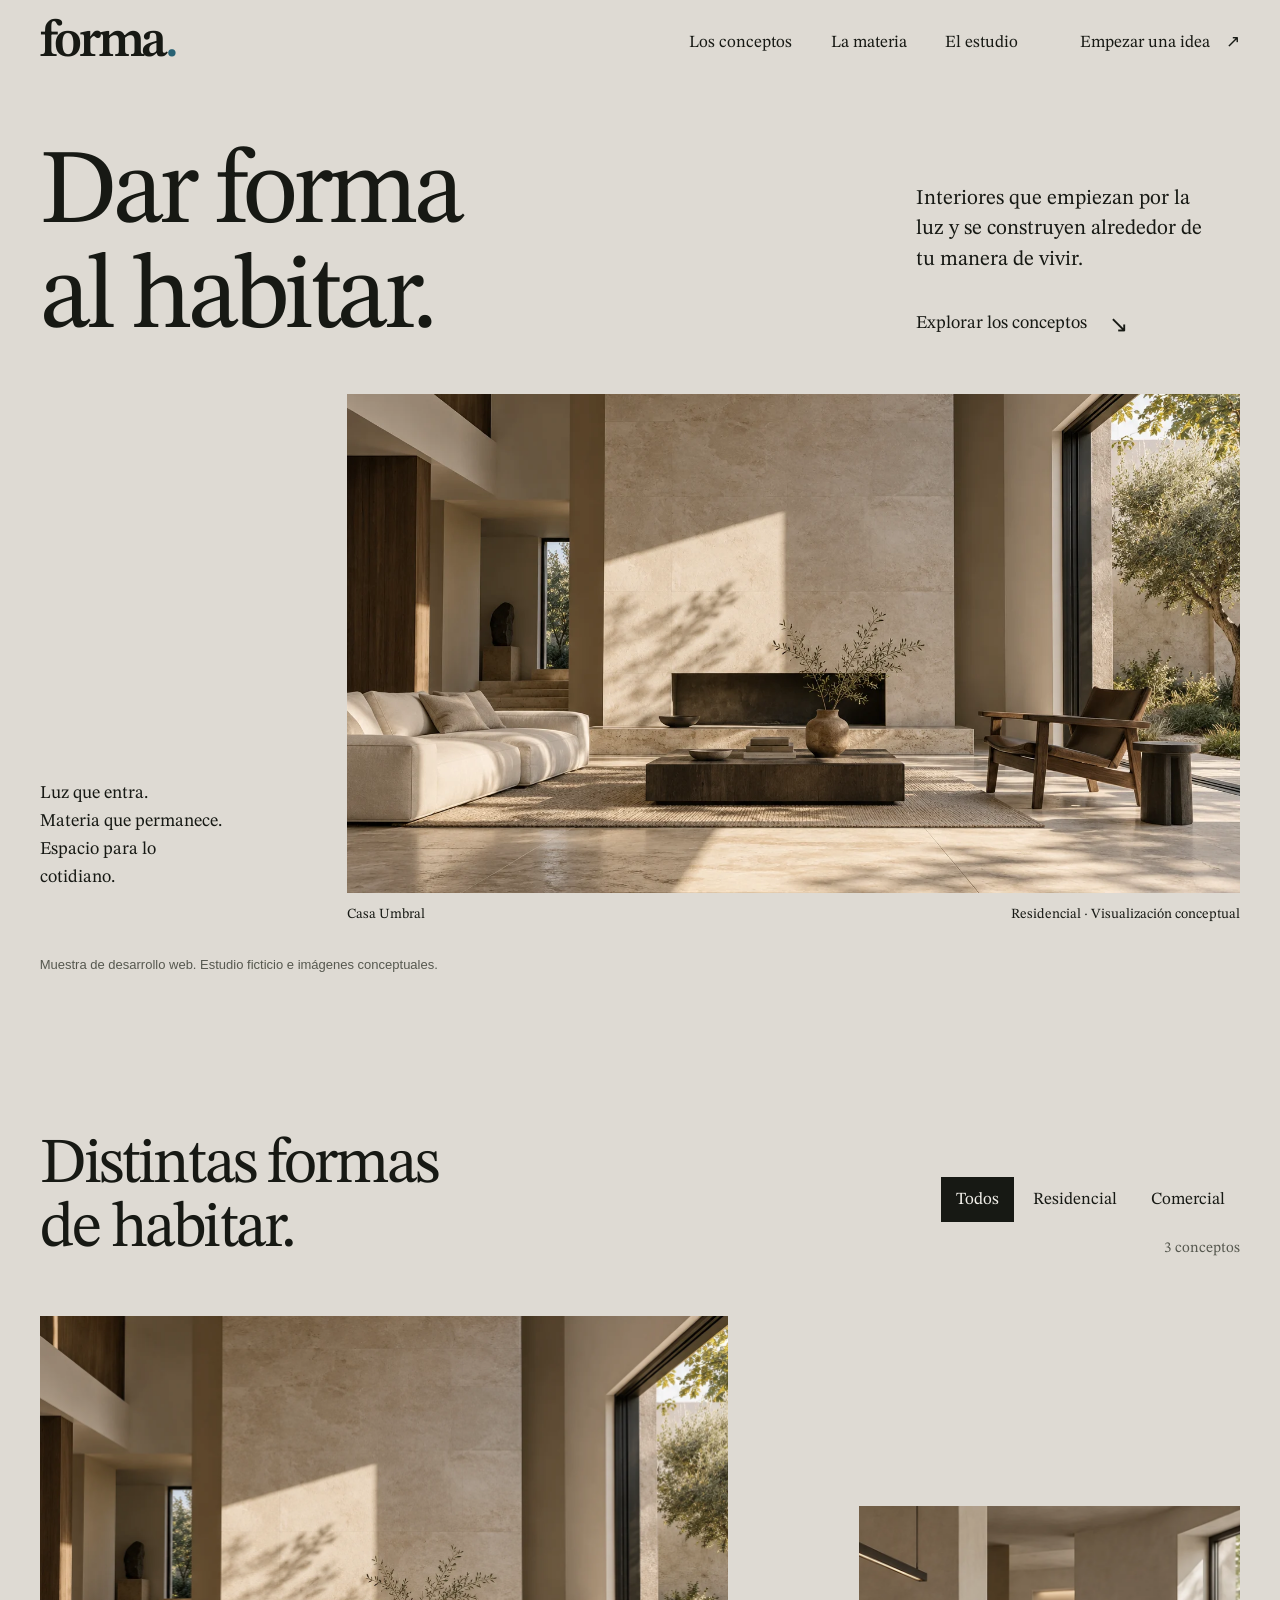
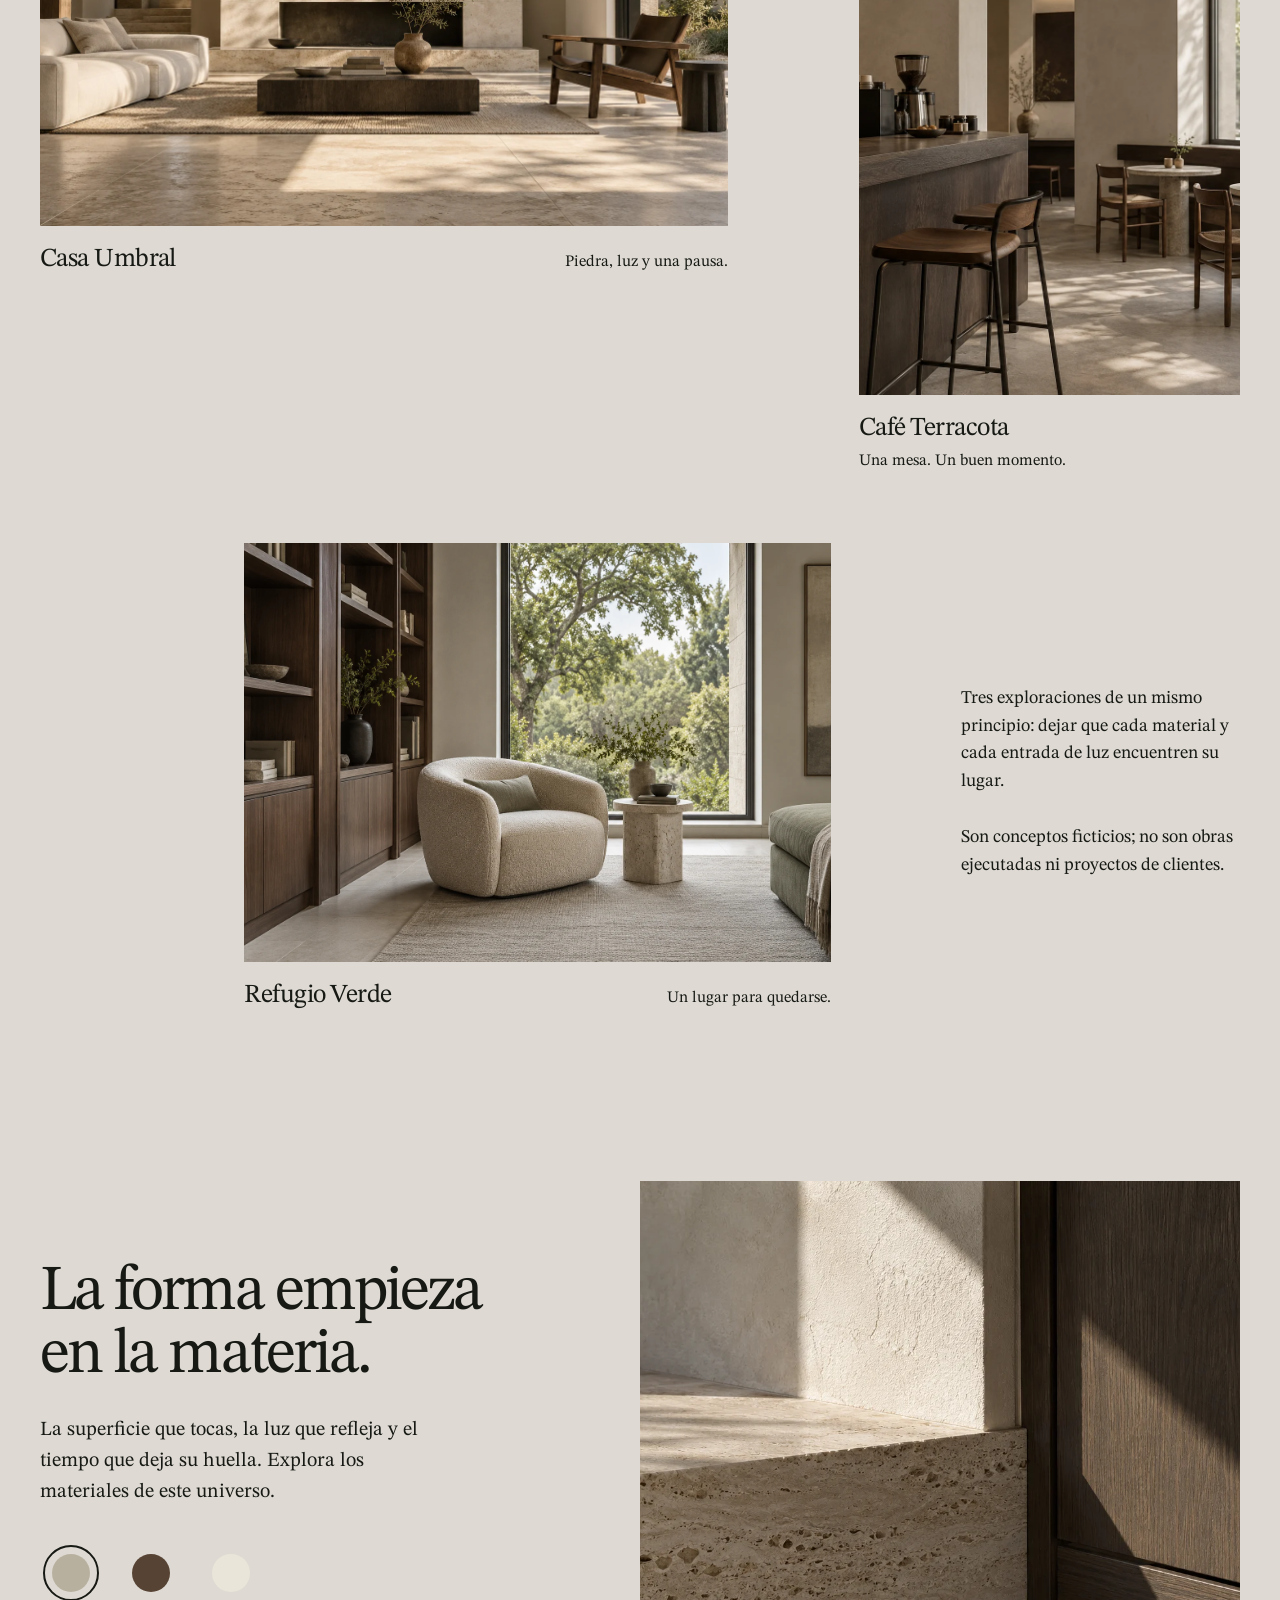
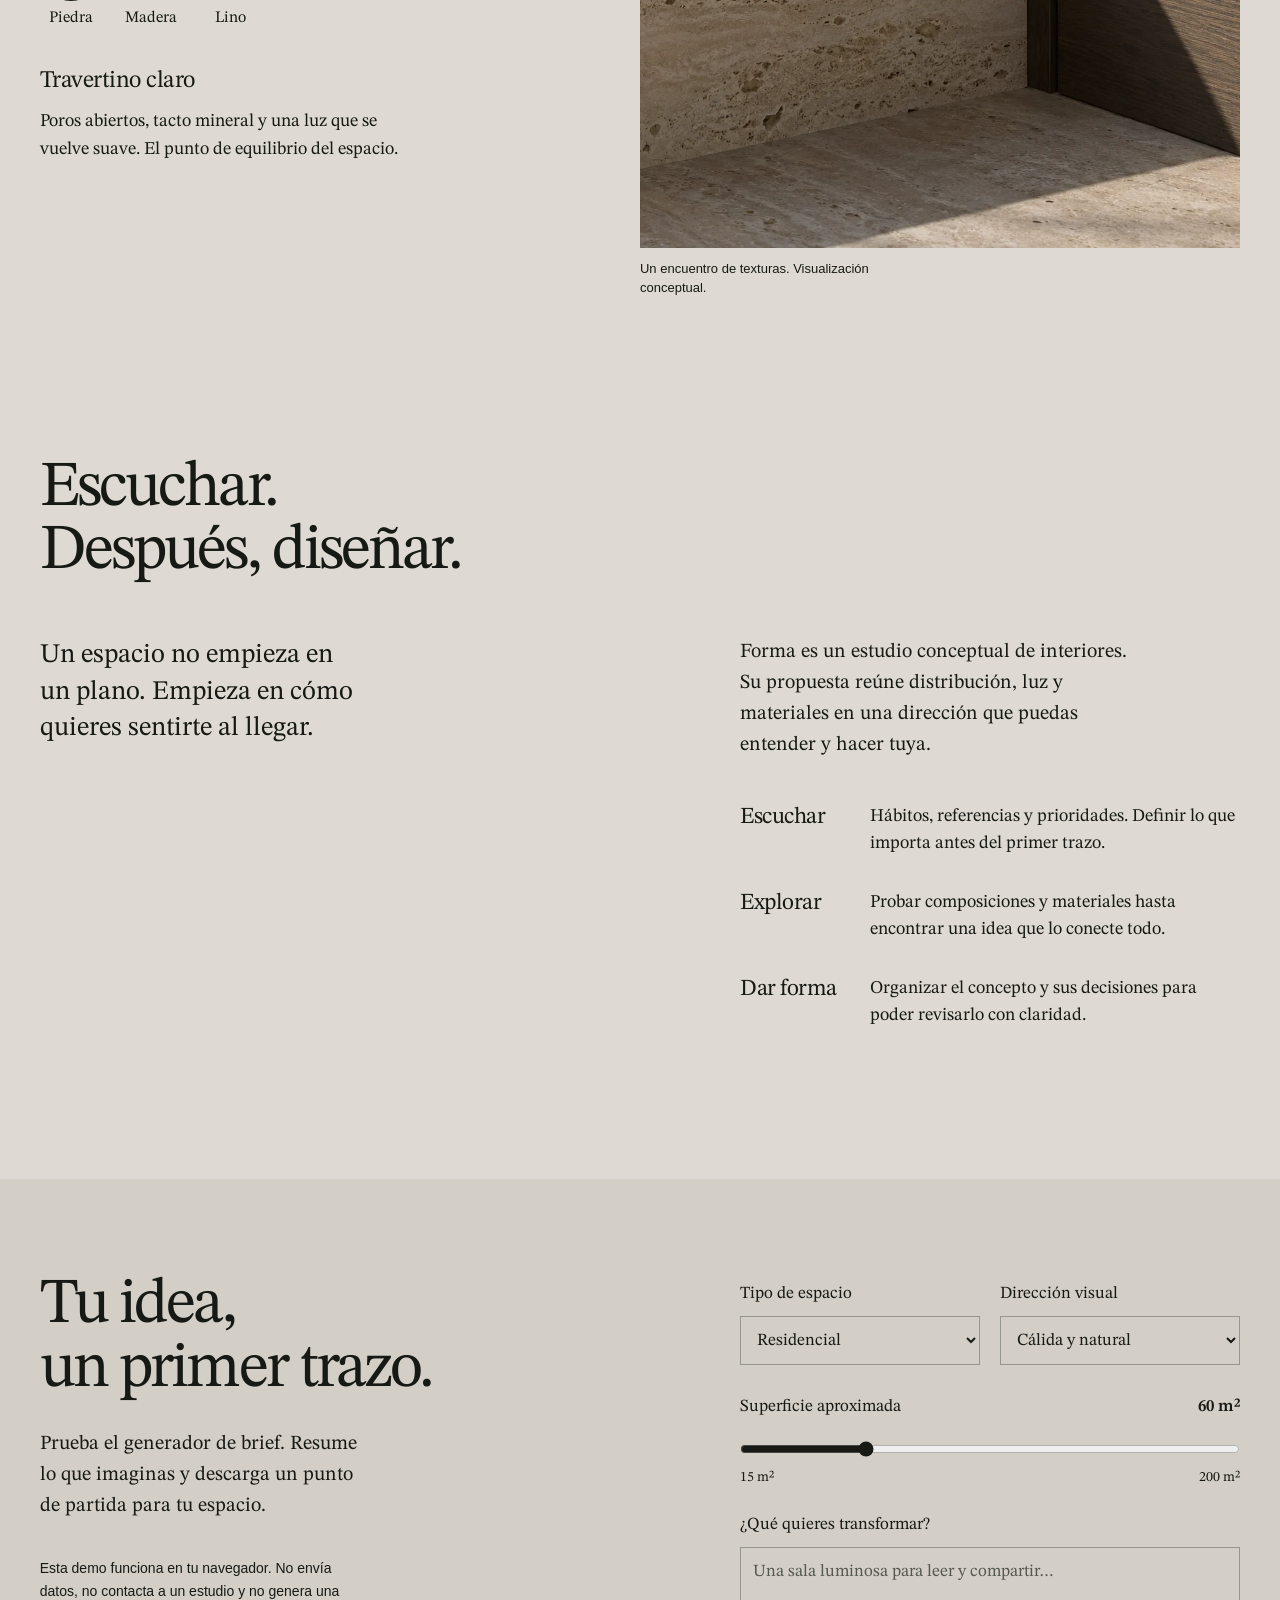
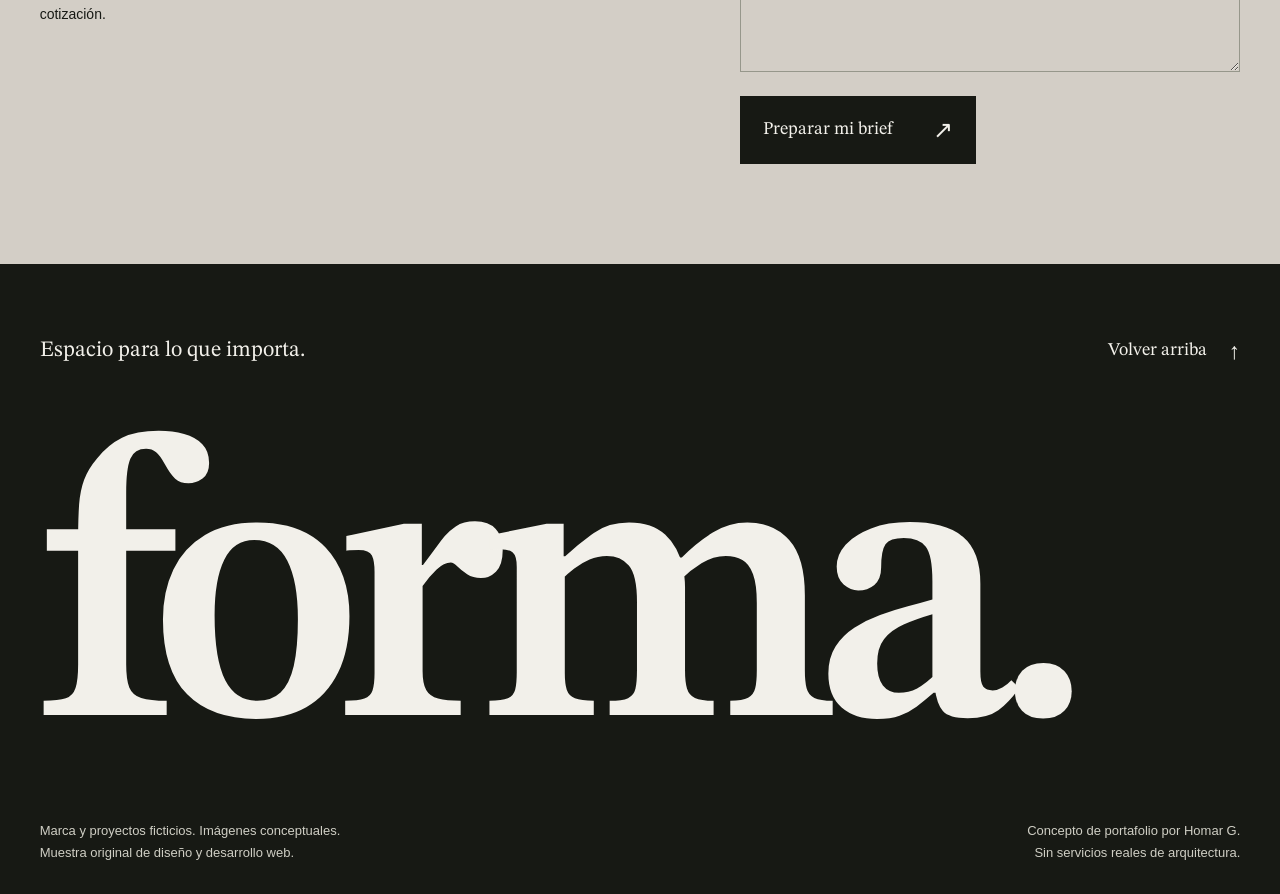
==== commit 343a7771: "Refine Forma portfolio presentation and preserve source credits" ====
--- a/index.html
+++ b/index.html
@@ -1,138 +1,138 @@
-<!doctype html>
-<html lang="es">
-<head>
-  <meta charset="utf-8">
-  <meta name="viewport" content="width=device-width, initial-scale=1">
-  <meta name="description" content="Forma: estudio ficticio de interiores. Una muestra de diseño y desarrollo web con imágenes conceptuales generadas con IA e interacciones locales.">
-  <meta name="theme-color" content="#dedad3">
-  <title>Forma — dar forma al habitar · Demo conceptual</title>
-  <link rel="icon" href="assets/favicon.svg" type="image/svg+xml">
-  <link rel="stylesheet" href="assets/fonts.css">
-  <link rel="stylesheet" href="styles.css">
-  <script src="script.js" defer></script>
-</head>
-<body>
-  <a class="skip-link" href="#contenido">Saltar al contenido</a>
-  <header class="site-header">
-    <a class="wordmark" href="#inicio" aria-label="Forma, inicio">forma<span aria-hidden="true">.</span></a>
-    <button class="menu-toggle" aria-expanded="false" aria-controls="navigation">Menú <svg viewBox="0 0 24 24" aria-hidden="true"><path d="M3 8h18M3 16h18"/></svg></button>
-    <nav id="navigation" aria-label="Navegación principal">
-      <a href="#proyectos">Los conceptos</a>
-      <a href="#materia">La materia</a>
-      <a href="#estudio">El estudio</a>
-      <a class="nav-action" href="#brief">Empezar una idea <span aria-hidden="true">↗</span></a>
-    </nav>
-  </header>
-  <main id="contenido">
-    <section class="hero page-gutter" id="inicio" aria-labelledby="hero-title">
-      <div class="hero-top">
-        <h1 id="hero-title" class="reveal">Dar forma<br>al habitar.</h1>
-        <div class="hero-intro reveal">
-          <p>Interiores que empiezan por la luz y se construyen alrededor de tu manera de vivir.</p>
-          <a class="text-action" href="#proyectos">Explorar los conceptos <span aria-hidden="true">↘</span></a>
-        </div>
-      </div>
-      <div class="hero-composition">
-        <p class="hero-side">Luz que entra.<br>Materia que permanece.<br>Espacio para lo cotidiano.</p>
-        <figure class="hero-image reveal">
-          <img src="assets/umbral.webp" width="1536" height="1024" alt="Visualización conceptual de una sala de piedra clara, sofá de lino y un gran ventanal hacia un patio verde." fetchpriority="high">
-          <figcaption><span>Casa Umbral</span><span>Residencial · Visualización conceptual</span></figcaption>
-        </figure>
-      </div>
-      <p class="demo-caption">Muestra de desarrollo web. Estudio ficticio e imágenes generadas con IA.</p>
-    </section>
-
-    <section class="work page-gutter" id="proyectos" aria-labelledby="work-title">
-      <div class="section-top">
-        <h2 id="work-title" class="reveal">Distintas formas<br>de habitar.</h2>
-        <div class="work-tools reveal">
-          <div class="filters" role="group" aria-label="Filtrar conceptos">
-            <button class="filter is-active" data-filter="all" aria-pressed="true">Todos</button>
-            <button class="filter" data-filter="home" aria-pressed="false">Residencial</button>
-            <button class="filter" data-filter="business" aria-pressed="false">Comercial</button>
-          </div>
-          <p id="project-count" aria-live="polite">3 conceptos</p>
-        </div>
-      </div>
-      <div class="project-grid">
-        <article class="project-card project-home reveal" data-category="home">
-          <a href="#brief" aria-label="Preparar una idea inspirada en Casa Umbral">
-            <div class="project-image"><img src="assets/umbral.webp" width="1536" height="1024" loading="lazy" alt="Casa Umbral: luz de tarde, piedra y madera en un salón conceptual."><span class="image-action" aria-hidden="true">↗</span></div>
-            <div class="project-meta"><h3>Casa Umbral</h3><p>Piedra, luz y una pausa.</p></div>
-          </a>
-        </article>
-        <article class="project-card project-cafe reveal" data-category="business">
-          <a href="#brief" aria-label="Preparar una idea inspirada en Café Terracota">
-            <div class="project-image"><img src="assets/cafe.webp" width="1536" height="1024" loading="lazy" alt="Café Terracota: barra de madera oscura y mesas de piedra junto a un ventanal."><span class="image-action" aria-hidden="true">↗</span></div>
-            <div class="project-meta"><h3>Café Terracota</h3><p>Una mesa. Un buen momento.</p></div>
-          </a>
-        </article>
-        <article class="project-card project-study reveal" data-category="home">
-          <a href="#brief" aria-label="Preparar una idea inspirada en Refugio Verde">
-            <div class="project-image"><img src="assets/refugio.webp" width="1536" height="1024" loading="lazy" alt="Refugio Verde: rincón de lectura con estantería de nogal y un sillón junto al jardín."><span class="image-action" aria-hidden="true">↗</span></div>
-            <div class="project-meta"><h3>Refugio Verde</h3><p>Un lugar para quedarse.</p></div>
-          </a>
-        </article>
-        <p class="work-note">Tres exploraciones de un mismo principio: dejar que cada material y cada entrada de luz encuentren su lugar.<br><br>Son conceptos ficticios; no son obras ejecutadas ni proyectos de clientes.</p>
-      </div>
-    </section>
-
-    <section class="material-section page-gutter" id="materia" aria-labelledby="material-title">
-      <div class="material-copy">
-        <h2 id="material-title" class="reveal">La forma empieza<br>en la materia.</h2>
-        <p class="reveal">La superficie que tocas, la luz que refleja y el tiempo que deja su huella. Explora los materiales de este universo.</p>
-        <div class="material-picker reveal" role="group" aria-label="Explorar materiales">
-          <button class="material-choice is-active" data-material="piedra" aria-pressed="true"><span class="swatch stone" aria-hidden="true"></span>Piedra</button>
-          <button class="material-choice" data-material="madera" aria-pressed="false"><span class="swatch wood" aria-hidden="true"></span>Madera</button>
-          <button class="material-choice" data-material="lino" aria-pressed="false"><span class="swatch linen" aria-hidden="true"></span>Lino</button>
-        </div>
-        <div class="material-description" aria-live="polite">
-          <h3 id="material-name">Travertino claro</h3>
-          <p id="material-description">Poros abiertos, tacto mineral y una luz que se vuelve suave. El punto de equilibrio del espacio.</p>
-        </div>
-      </div>
-      <figure class="material-image reveal"><img src="assets/materia.webp" width="1536" height="1024" loading="lazy" alt="Detalle conceptual de la unión entre piedra travertino, madera oscura y un muro de cal."><figcaption>Un encuentro de texturas. Visualización generada con IA.</figcaption></figure>
-    </section>
-
-    <section class="studio-section page-gutter" id="estudio" aria-labelledby="studio-title">
-      <h2 id="studio-title" class="reveal">Escuchar.<br>Después, diseñar.</h2>
-      <div class="studio-body">
-        <p class="studio-statement reveal">Un espacio no empieza en un plano. Empieza en cómo quieres sentirte al llegar.</p>
-        <div class="studio-details">
-          <p class="reveal">Forma es un estudio conceptual de interiores. Su propuesta reúne distribución, luz y materiales en una dirección que puedas entender y hacer tuya.</p>
-          <div class="process-list">
-            <div class="reveal"><h3>Escuchar</h3><p>Hábitos, referencias y prioridades. Definir lo que importa antes del primer trazo.</p></div>
-            <div class="reveal"><h3>Explorar</h3><p>Probar composiciones y materiales hasta encontrar una idea que lo conecte todo.</p></div>
-            <div class="reveal"><h3>Dar forma</h3><p>Organizar el concepto y sus decisiones para poder revisarlo con claridad.</p></div>
-          </div>
-        </div>
-      </div>
-    </section>
-
-    <section class="brief-section page-gutter" id="brief" aria-labelledby="brief-title">
-      <div class="brief-copy">
-        <h2 id="brief-title" class="reveal">Tu idea,<br>un primer trazo.</h2>
-        <p class="reveal">Prueba el generador de brief. Resume lo que imaginas y descarga un punto de partida para tu espacio.</p>
-        <p class="brief-honesty">Esta demo funciona en tu navegador. No envía datos, no contacta a un estudio y no genera una cotización.</p>
-      </div>
-      <form id="brief-form" class="reveal">
-        <div class="field-row">
-          <label for="space">Tipo de espacio<select name="space" id="space"><option>Residencial</option><option>Comercial</option></select></label>
-          <label for="style">Dirección visual<select name="style" id="style"><option>Cálida y natural</option><option>Minimalista y serena</option><option>Expresiva y con color</option></select></label>
-        </div>
-        <label class="range-label" for="area">Superficie aproximada <output id="area-output" for="area">60 m²</output></label>
-        <input type="range" id="area" name="area" min="15" max="200" step="5" value="60">
-        <div class="range-limits"><span>15 m²</span><span>200 m²</span></div>
-        <label for="idea">¿Qué quieres transformar?<textarea id="idea" name="idea" rows="3" maxlength="500" placeholder="Una sala luminosa para leer y compartir…" required></textarea></label>
-        <button class="button" type="submit">Preparar mi brief <span aria-hidden="true">↗</span></button>
-        <div id="brief-result" class="brief-result" hidden aria-live="polite"><h3>Tu idea ya tiene forma.</h3><p id="brief-summary"></p><button type="button" id="download-brief" class="text-action">Descargar el brief (.txt) <span aria-hidden="true">↓</span></button></div>
-      </form>
-    </section>
-  </main>
-  <footer class="site-footer page-gutter">
-    <div class="footer-top"><p>Espacio para lo que importa.</p><a href="#inicio" class="text-action">Volver arriba <span aria-hidden="true">↑</span></a></div>
-    <div class="footer-wordmark" aria-hidden="true">forma.</div>
-    <div class="footer-legal"><p>Marca y proyectos ficticios. Imágenes conceptuales generadas con IA.<br>Muestra original de diseño y desarrollo web asistido por IA.</p><p>Concepto de portafolio por Homar G.<br>Sin servicios reales de arquitectura.</p></div>
-  </footer>
-</body>
-</html>
+<!doctype html>
+<html lang="es">
+<head>
+  <meta charset="utf-8">
+  <meta name="viewport" content="width=device-width, initial-scale=1">
+  <meta name="description" content="Forma: estudio ficticio de interiores. Una muestra de diseño y desarrollo web con imágenes conceptuales e interacciones locales.">
+  <meta name="theme-color" content="#dedad3">
+  <title>Forma — dar forma al habitar · Demo conceptual</title>
+  <link rel="icon" href="assets/favicon.svg" type="image/svg+xml">
+  <link rel="stylesheet" href="assets/fonts.css">
+  <link rel="stylesheet" href="styles.css">
+  <script src="script.js" defer></script>
+</head>
+<body>
+  <a class="skip-link" href="#contenido">Saltar al contenido</a>
+  <header class="site-header">
+    <a class="wordmark" href="#inicio" aria-label="Forma, inicio">forma<span aria-hidden="true">.</span></a>
+    <button class="menu-toggle" aria-expanded="false" aria-controls="navigation">Menú <svg viewBox="0 0 24 24" aria-hidden="true"><path d="M3 8h18M3 16h18"/></svg></button>
+    <nav id="navigation" aria-label="Navegación principal">
+      <a href="#proyectos">Los conceptos</a>
+      <a href="#materia">La materia</a>
+      <a href="#estudio">El estudio</a>
+      <a class="nav-action" href="#brief">Empezar una idea <span aria-hidden="true">↗</span></a>
+    </nav>
+  </header>
+  <main id="contenido">
+    <section class="hero page-gutter" id="inicio" aria-labelledby="hero-title">
+      <div class="hero-top">
+        <h1 id="hero-title" class="reveal">Dar forma<br>al habitar.</h1>
+        <div class="hero-intro reveal">
+          <p>Interiores que empiezan por la luz y se construyen alrededor de tu manera de vivir.</p>
+          <a class="text-action" href="#proyectos">Explorar los conceptos <span aria-hidden="true">↘</span></a>
+        </div>
+      </div>
+      <div class="hero-composition">
+        <p class="hero-side">Luz que entra.<br>Materia que permanece.<br>Espacio para lo cotidiano.</p>
+        <figure class="hero-image reveal">
+          <img src="assets/umbral.webp" width="1536" height="1024" alt="Visualización conceptual de una sala de piedra clara, sofá de lino y un gran ventanal hacia un patio verde." fetchpriority="high">
+          <figcaption><span>Casa Umbral</span><span>Residencial · Visualización conceptual</span></figcaption>
+        </figure>
+      </div>
+      <p class="demo-caption">Muestra de desarrollo web. Estudio ficticio e imágenes conceptuales.</p>
+    </section>
+
+    <section class="work page-gutter" id="proyectos" aria-labelledby="work-title">
+      <div class="section-top">
+        <h2 id="work-title" class="reveal">Distintas formas<br>de habitar.</h2>
+        <div class="work-tools reveal">
+          <div class="filters" role="group" aria-label="Filtrar conceptos">
+            <button class="filter is-active" data-filter="all" aria-pressed="true">Todos</button>
+            <button class="filter" data-filter="home" aria-pressed="false">Residencial</button>
+            <button class="filter" data-filter="business" aria-pressed="false">Comercial</button>
+          </div>
+          <p id="project-count" aria-live="polite">3 conceptos</p>
+        </div>
+      </div>
+      <div class="project-grid">
+        <article class="project-card project-home reveal" data-category="home">
+          <a href="#brief" aria-label="Preparar una idea inspirada en Casa Umbral">
+            <div class="project-image"><img src="assets/umbral.webp" width="1536" height="1024" loading="lazy" alt="Casa Umbral: luz de tarde, piedra y madera en un salón conceptual."><span class="image-action" aria-hidden="true">↗</span></div>
+            <div class="project-meta"><h3>Casa Umbral</h3><p>Piedra, luz y una pausa.</p></div>
+          </a>
+        </article>
+        <article class="project-card project-cafe reveal" data-category="business">
+          <a href="#brief" aria-label="Preparar una idea inspirada en Café Terracota">
+            <div class="project-image"><img src="assets/cafe.webp" width="1536" height="1024" loading="lazy" alt="Café Terracota: barra de madera oscura y mesas de piedra junto a un ventanal."><span class="image-action" aria-hidden="true">↗</span></div>
+            <div class="project-meta"><h3>Café Terracota</h3><p>Una mesa. Un buen momento.</p></div>
+          </a>
+        </article>
+        <article class="project-card project-study reveal" data-category="home">
+          <a href="#brief" aria-label="Preparar una idea inspirada en Refugio Verde">
+            <div class="project-image"><img src="assets/refugio.webp" width="1536" height="1024" loading="lazy" alt="Refugio Verde: rincón de lectura con estantería de nogal y un sillón junto al jardín."><span class="image-action" aria-hidden="true">↗</span></div>
+            <div class="project-meta"><h3>Refugio Verde</h3><p>Un lugar para quedarse.</p></div>
+          </a>
+        </article>
+        <p class="work-note">Tres exploraciones de un mismo principio: dejar que cada material y cada entrada de luz encuentren su lugar.<br><br>Son conceptos ficticios; no son obras ejecutadas ni proyectos de clientes.</p>
+      </div>
+    </section>
+
+    <section class="material-section page-gutter" id="materia" aria-labelledby="material-title">
+      <div class="material-copy">
+        <h2 id="material-title" class="reveal">La forma empieza<br>en la materia.</h2>
+        <p class="reveal">La superficie que tocas, la luz que refleja y el tiempo que deja su huella. Explora los materiales de este universo.</p>
+        <div class="material-picker reveal" role="group" aria-label="Explorar materiales">
+          <button class="material-choice is-active" data-material="piedra" aria-pressed="true"><span class="swatch stone" aria-hidden="true"></span>Piedra</button>
+          <button class="material-choice" data-material="madera" aria-pressed="false"><span class="swatch wood" aria-hidden="true"></span>Madera</button>
+          <button class="material-choice" data-material="lino" aria-pressed="false"><span class="swatch linen" aria-hidden="true"></span>Lino</button>
+        </div>
+        <div class="material-description" aria-live="polite">
+          <h3 id="material-name">Travertino claro</h3>
+          <p id="material-description">Poros abiertos, tacto mineral y una luz que se vuelve suave. El punto de equilibrio del espacio.</p>
+        </div>
+      </div>
+      <figure class="material-image reveal"><img src="assets/materia.webp" width="1536" height="1024" loading="lazy" alt="Detalle conceptual de la unión entre piedra travertino, madera oscura y un muro de cal."><figcaption>Un encuentro de texturas. Visualización conceptual.</figcaption></figure>
+    </section>
+
+    <section class="studio-section page-gutter" id="estudio" aria-labelledby="studio-title">
+      <h2 id="studio-title" class="reveal">Escuchar.<br>Después, diseñar.</h2>
+      <div class="studio-body">
+        <p class="studio-statement reveal">Un espacio no empieza en un plano. Empieza en cómo quieres sentirte al llegar.</p>
+        <div class="studio-details">
+          <p class="reveal">Forma es un estudio conceptual de interiores. Su propuesta reúne distribución, luz y materiales en una dirección que puedas entender y hacer tuya.</p>
+          <div class="process-list">
+            <div class="reveal"><h3>Escuchar</h3><p>Hábitos, referencias y prioridades. Definir lo que importa antes del primer trazo.</p></div>
+            <div class="reveal"><h3>Explorar</h3><p>Probar composiciones y materiales hasta encontrar una idea que lo conecte todo.</p></div>
+            <div class="reveal"><h3>Dar forma</h3><p>Organizar el concepto y sus decisiones para poder revisarlo con claridad.</p></div>
+          </div>
+        </div>
+      </div>
+    </section>
+
+    <section class="brief-section page-gutter" id="brief" aria-labelledby="brief-title">
+      <div class="brief-copy">
+        <h2 id="brief-title" class="reveal">Tu idea,<br>un primer trazo.</h2>
+        <p class="reveal">Prueba el generador de brief. Resume lo que imaginas y descarga un punto de partida para tu espacio.</p>
+        <p class="brief-honesty">Esta demo funciona en tu navegador. No envía datos, no contacta a un estudio y no genera una cotización.</p>
+      </div>
+      <form id="brief-form" class="reveal">
+        <div class="field-row">
+          <label for="space">Tipo de espacio<select name="space" id="space"><option>Residencial</option><option>Comercial</option></select></label>
+          <label for="style">Dirección visual<select name="style" id="style"><option>Cálida y natural</option><option>Minimalista y serena</option><option>Expresiva y con color</option></select></label>
+        </div>
+        <label class="range-label" for="area">Superficie aproximada <output id="area-output" for="area">60 m²</output></label>
+        <input type="range" id="area" name="area" min="15" max="200" step="5" value="60">
+        <div class="range-limits"><span>15 m²</span><span>200 m²</span></div>
+        <label for="idea">¿Qué quieres transformar?<textarea id="idea" name="idea" rows="3" maxlength="500" placeholder="Una sala luminosa para leer y compartir…" required></textarea></label>
+        <button class="button" type="submit">Preparar mi brief <span aria-hidden="true">↗</span></button>
+        <div id="brief-result" class="brief-result" hidden aria-live="polite"><h3>Tu idea ya tiene forma.</h3><p id="brief-summary"></p><button type="button" id="download-brief" class="text-action">Descargar el brief (.txt) <span aria-hidden="true">↓</span></button></div>
+      </form>
+    </section>
+  </main>
+  <footer class="site-footer page-gutter">
+    <div class="footer-top"><p>Espacio para lo que importa.</p><a href="#inicio" class="text-action">Volver arriba <span aria-hidden="true">↑</span></a></div>
+    <div class="footer-wordmark" aria-hidden="true">forma.</div>
+    <div class="footer-legal"><p>Marca y proyectos ficticios. Imágenes conceptuales.<br>Muestra original de diseño y desarrollo web.</p><p>Concepto de portafolio por Homar G.<br>Sin servicios reales de arquitectura.</p></div>
+  </footer>
+</body>
+</html>
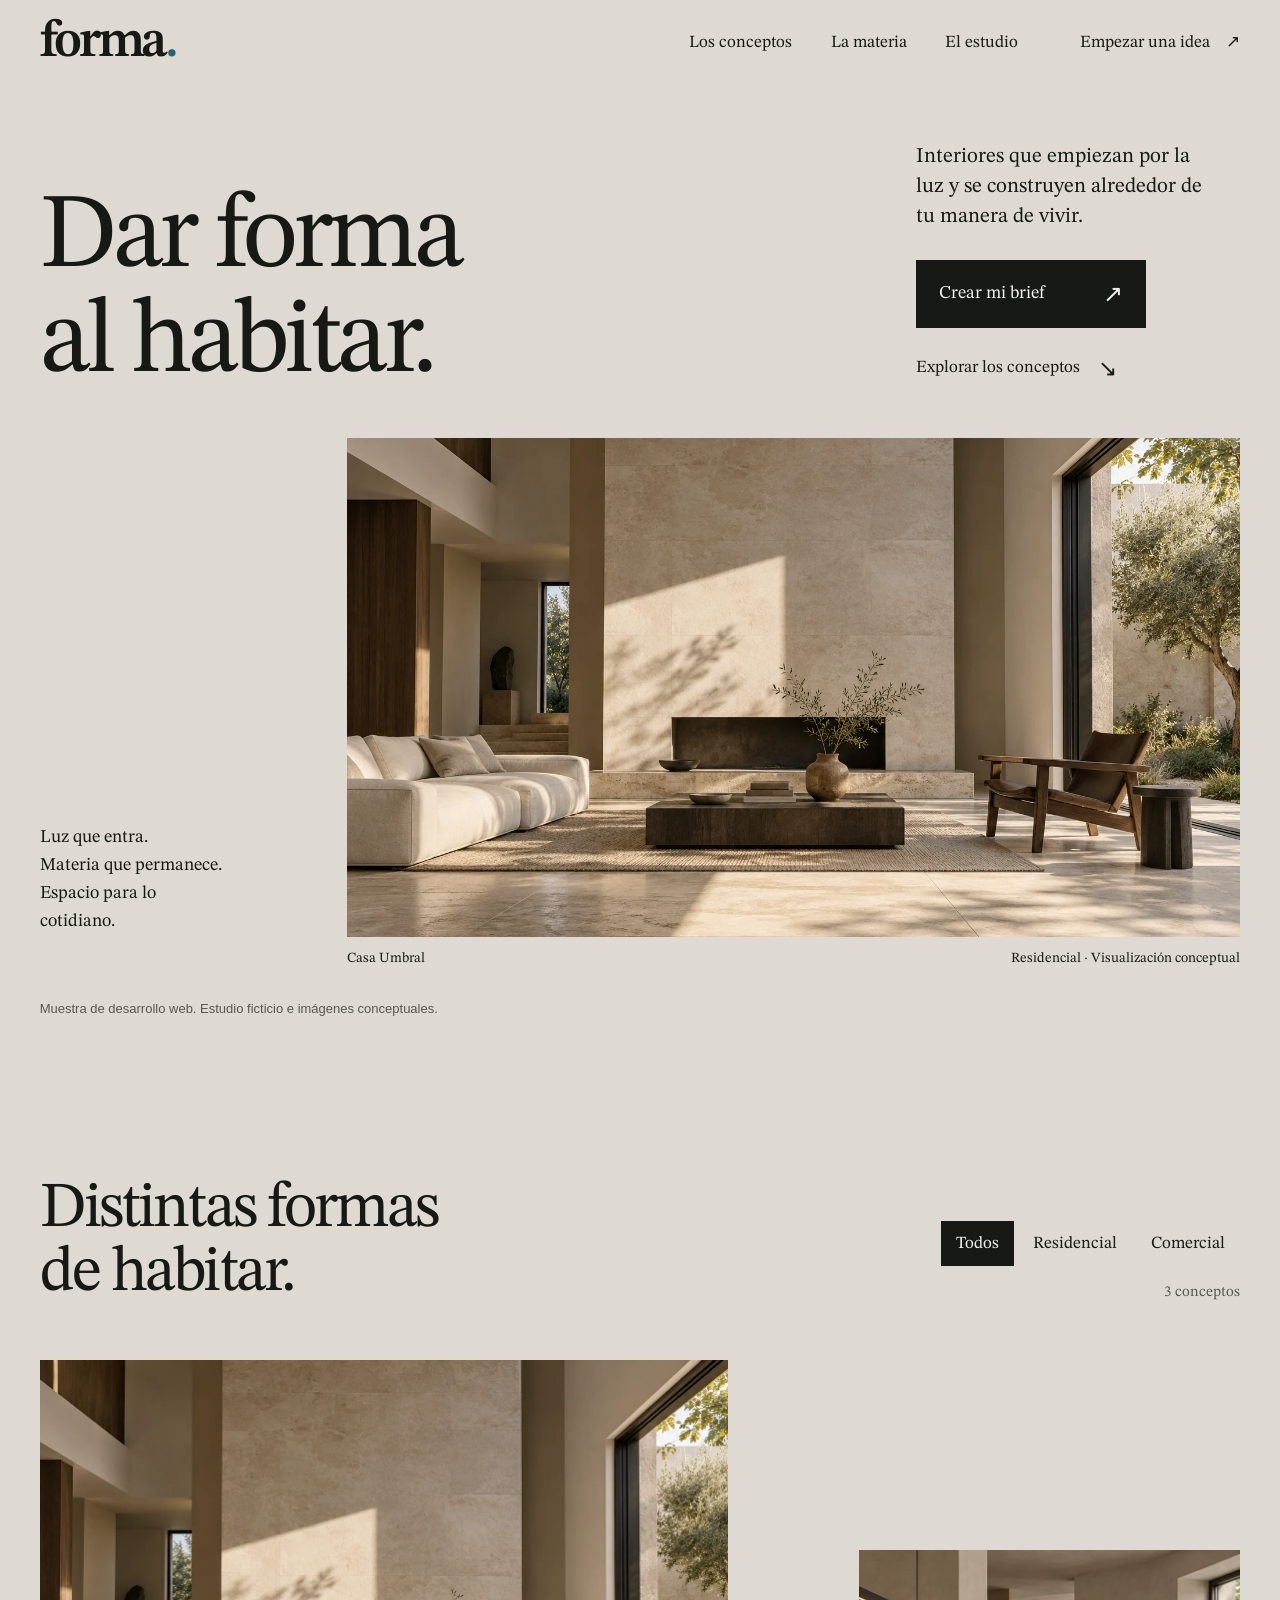
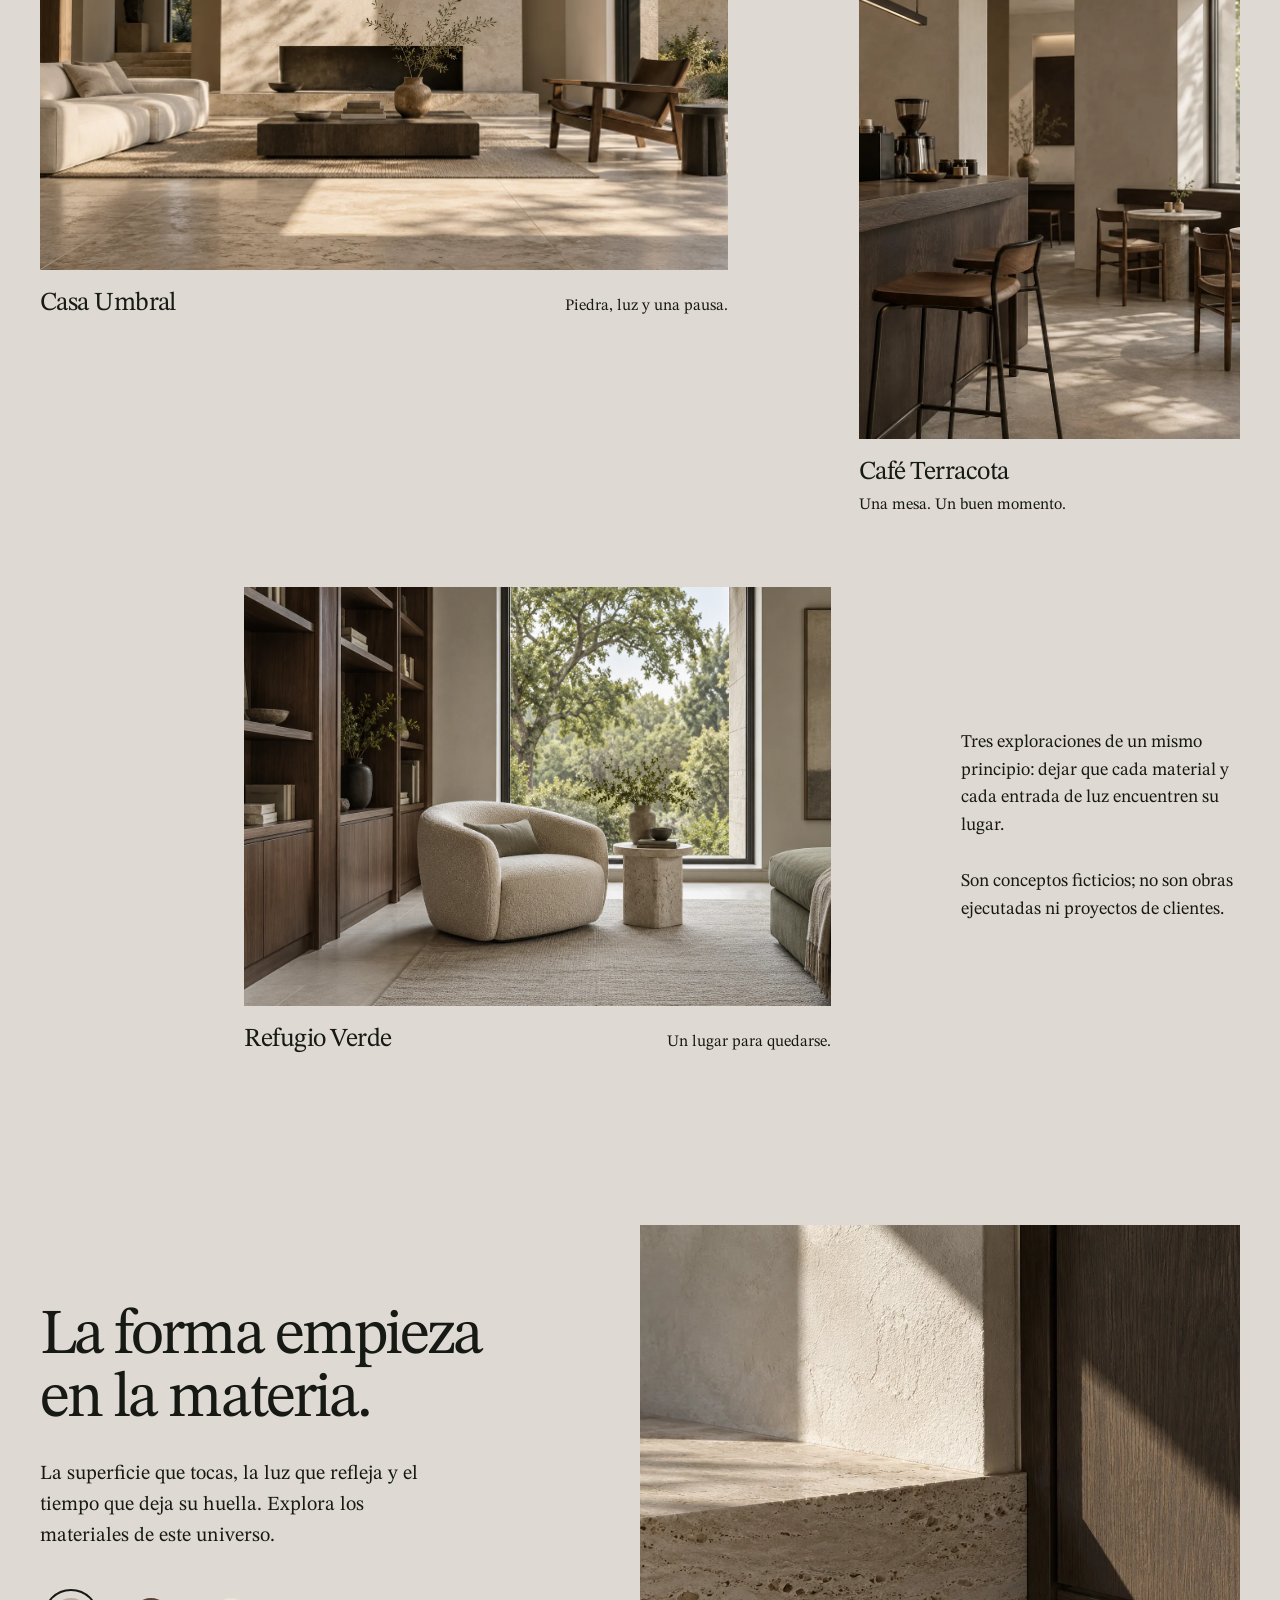
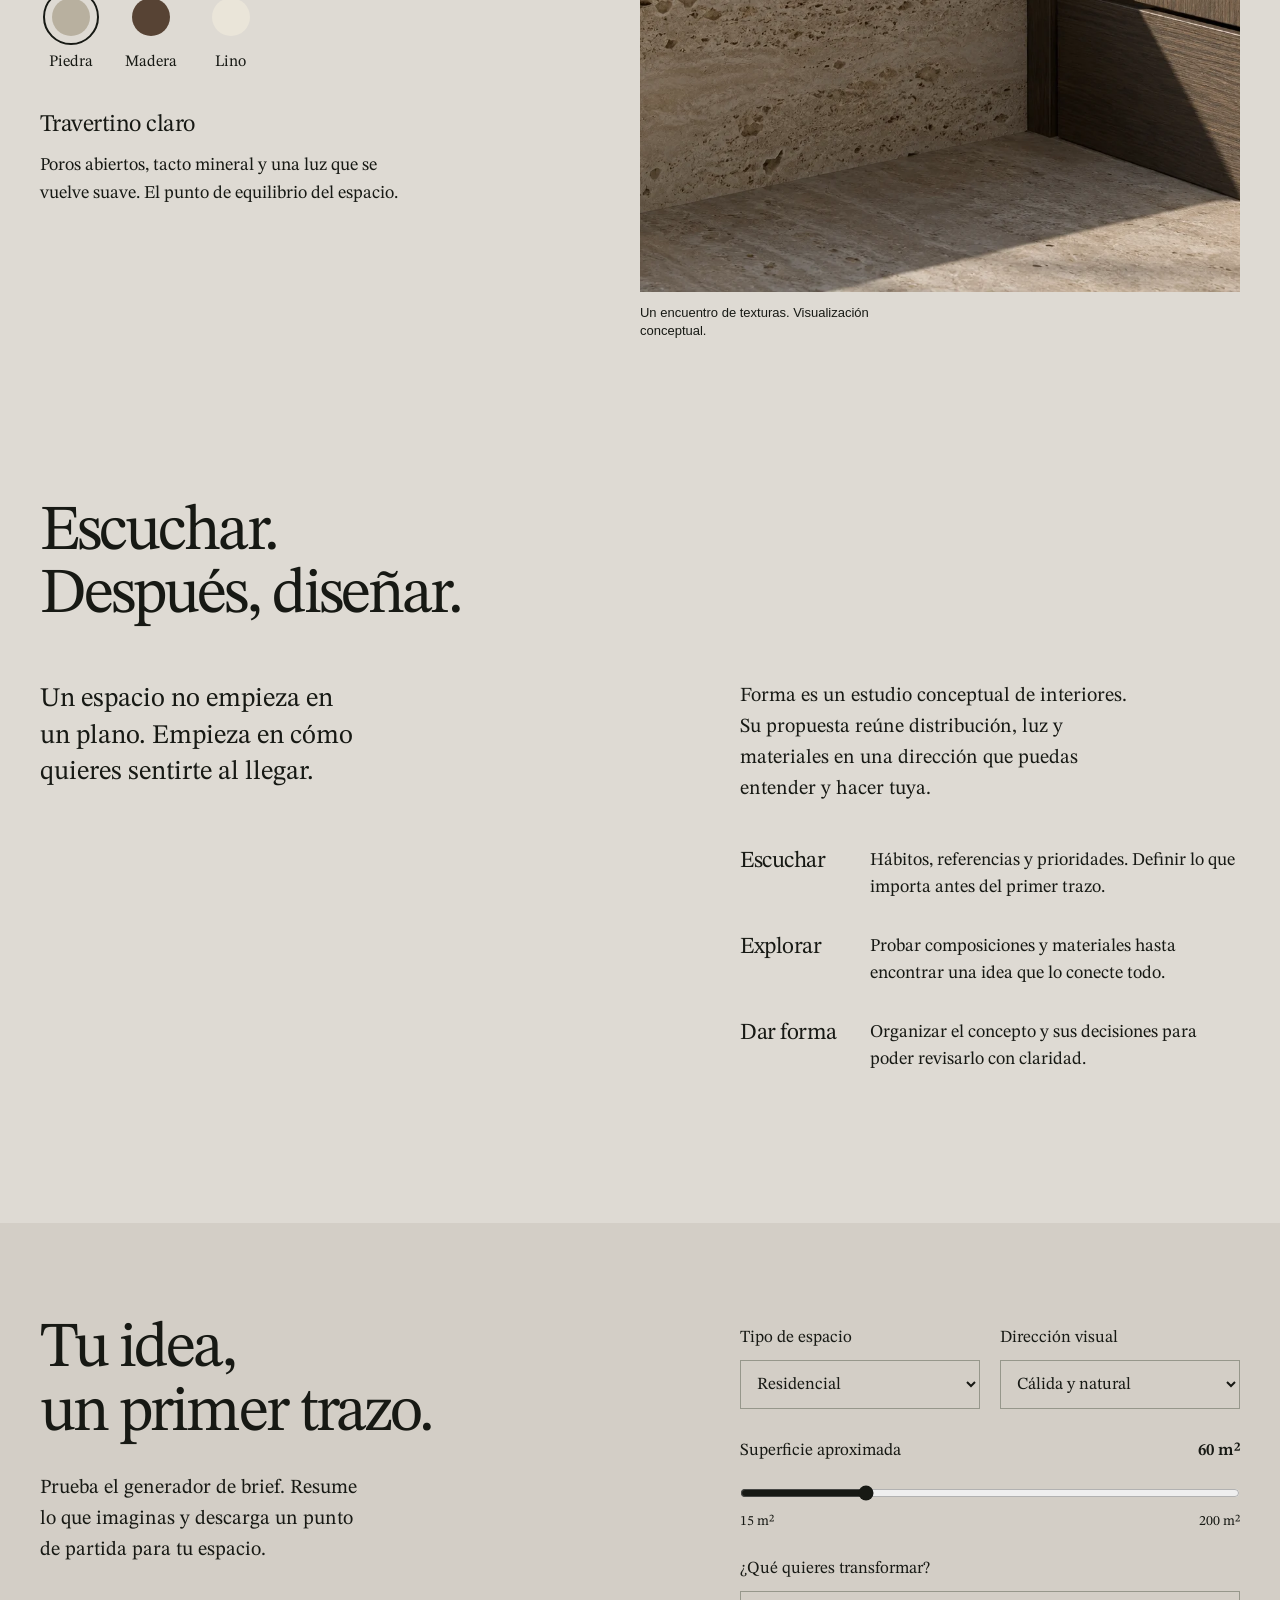
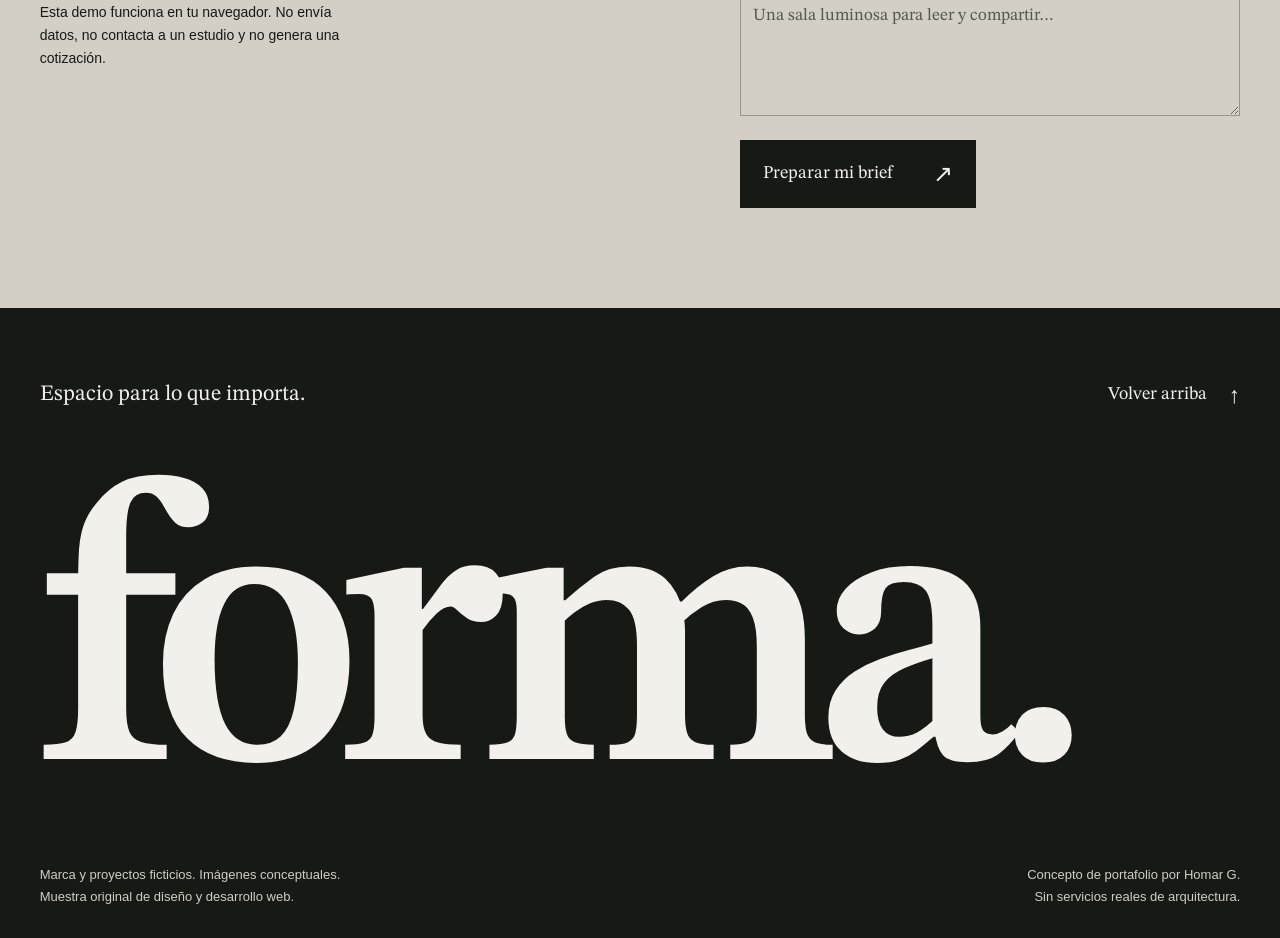
==== commit c76bce4e: "Add a clear project brief CTA to the Forma demo" ====
--- a/index.html
+++ b/index.html
@@ -29,7 +29,7 @@
         <h1 id="hero-title" class="reveal">Dar forma<br>al habitar.</h1>
         <div class="hero-intro reveal">
           <p>Interiores que empiezan por la luz y se construyen alrededor de tu manera de vivir.</p>
-          <a class="text-action" href="#proyectos">Explorar los conceptos <span aria-hidden="true">↘</span></a>
+          <div class="hero-actions"><a href="#brief" class="button">Crear mi brief <span aria-hidden="true">↗</span></a><a href="#proyectos" class="text-action">Explorar los conceptos <span aria-hidden="true">↘</span></a></div>
         </div>
       </div>
       <div class="hero-composition">
--- a/styles.css
+++ b/styles.css
@@ -6,3 +6,6 @@
 @media(max-width:1000px){nav{gap:24px}.nav-action{margin-left:0}.hero{padding-top:48px}.hero-top{grid-template-columns:6fr 4fr;gap:5%}.hero-composition{grid-template-columns:1fr 5fr;gap:5%}.hero-side{font-size:16px}.project-grid{gap:55px 22px}.project-cafe{margin-top:120px}.work-note{grid-column:9/13}.material-section{gap:6%;grid-template-columns:1fr 1fr}.studio-body,.brief-section{grid-template-columns:1fr 1fr;gap:8%}.field-row{grid-template-columns:1fr;gap:18px}.process-list>div{display:block}.process-list h3{margin-bottom:8px}.project-meta{display:block}.project-meta p{margin-top:5px}.material-choice{min-width:55px}.material-picker{gap:10px}}
 @media(max-width:700px){body{font-size:18px}.site-header{padding-block:23px;align-items:center}.wordmark{font-size:43px}.menu-toggle{display:flex;align-items:center;gap:11px;background:transparent;font-size:17px;padding:8px 0 8px 12px;min-height:44px}.site-header nav{display:none;position:absolute;left:0;right:0;top:100%;padding:22px var(--gutter) 28px;background:var(--paper);flex-direction:column;align-items:stretch;gap:6px;font-size:20px}.site-header nav.open{display:flex}.site-header nav a{padding:10px 0}.nav-action{margin-top:8px}.hero{padding-top:36px}.hero-top{display:block;margin-bottom:30px}h1{font-size:clamp(54px,12.4vw,83px);line-height:1.02;letter-spacing:-.045em}.hero-intro{max-width:29ch;margin-top:26px;padding:0}.hero-intro>p{font-size:19px;line-height:1.45;margin-bottom:16px}.text-action{font-size:18px}.hero-composition{display:flex;flex-direction:column-reverse;gap:16px}.hero-image>img{height:auto;aspect-ratio:1.05;object-position:50%}.hero-side{padding:0;font-size:16px;max-width:none;align-self:start}.hero-side br{display:none}.hero-side br:after{content:' '}.hero-side{display:none}.hero-image figcaption{font-size:14px;align-items:start}.hero-image figcaption span:first-child{white-space:nowrap}.hero-image figcaption span:last-child{text-align:right;max-width:20ch}.demo-caption{font-size:13px;margin-top:23px;max-width:40ch}.work{padding-top:90px}h2{font-size:clamp(37px,9.8vw,58px);line-height:1.05}.section-top{display:block;margin-bottom:32px}.work-tools{margin-top:25px}.work-tools>p{text-align:left;font-size:14px;margin-top:12px}.filters{gap:0}.filter{padding:10px 12px;font-size:16px}.project-grid{display:flex;flex-direction:column;gap:42px}.project-card{width:100%;margin:0}.project-cafe{width:78%;align-self:flex-end;margin-top:7px}.project-study{width:88%;margin-top:4px}.project-image>img{aspect-ratio:1.18}.project-cafe .project-image>img{aspect-ratio:.86}.project-study .project-image>img{aspect-ratio:1.1}.project-meta h3{font-size:25px}.project-meta p{font-size:16px}.image-action{opacity:1;transform:none;right:12px;bottom:12px}.work-note{font-size:18px;max-width:31ch;padding-top:4px}.project-grid.is-filtered .project-card{width:100%}.material-section{display:flex;flex-direction:column;gap:36px;padding-top:95px;align-items:stretch}.material-copy>p{font-size:19px;margin-top:25px}.material-picker{gap:22px;margin-top:26px}.material-description{min-height:140px;margin-top:23px;max-width:34ch}.material-image{width:88%;align-self:flex-end}.material-image img{aspect-ratio:1.1}.material-image figcaption{font-size:13px;max-width:34ch}.studio-section{padding-top:90px;padding-bottom:85px}.studio-body{display:block;margin-top:30px}.studio-statement{font-size:25px;max-width:27ch;line-height:1.4;margin-bottom:30px}.studio-details>p{font-size:19px}.process-list{gap:29px;margin-top:32px}.process-list>div{display:grid;grid-template-columns:95px 1fr;gap:12px}.process-list h3{font-size:21px}.process-list p{font-size:17px}.brief-section{display:block;padding-block:65px}.brief-copy>p{font-size:19px}.brief-copy>.brief-honesty{font-size:14px;margin-top:22px}.brief-section form{padding:0;margin-top:38px}.field-row{grid-template-columns:1fr;gap:20px}.button{width:100%;font-size:18px}.brief-result{padding:21px}.site-footer{padding-top:40px}.footer-top{align-items:start;gap:20px;font-size:18px}.footer-top>p{max-width:14ch}.footer-top .text-action{font-size:16px;white-space:nowrap;gap:11px}.footer-wordmark{margin-top:43px;margin-bottom:28px;font-size:30vw}.footer-legal{flex-direction:column;gap:18px;font-size:13px}.footer-legal p:last-child{text-align:left}}
 @media(prefers-reduced-motion:reduce){html{scroll-behavior:auto}*,*::before,*::after{animation:none!important;transition:none!important}}
+
+/* Clear action hierarchy within the working portfolio demo. */
+.hero-actions{display:flex;align-items:flex-start;flex-direction:column;gap:18px}.hero-actions .button{margin-top:0;min-width:230px}.hero-actions .text-action{font-size:17px;gap:18px}@media(max-width:700px){.hero-actions .button{max-width:360px}.hero-actions{gap:16px}}
